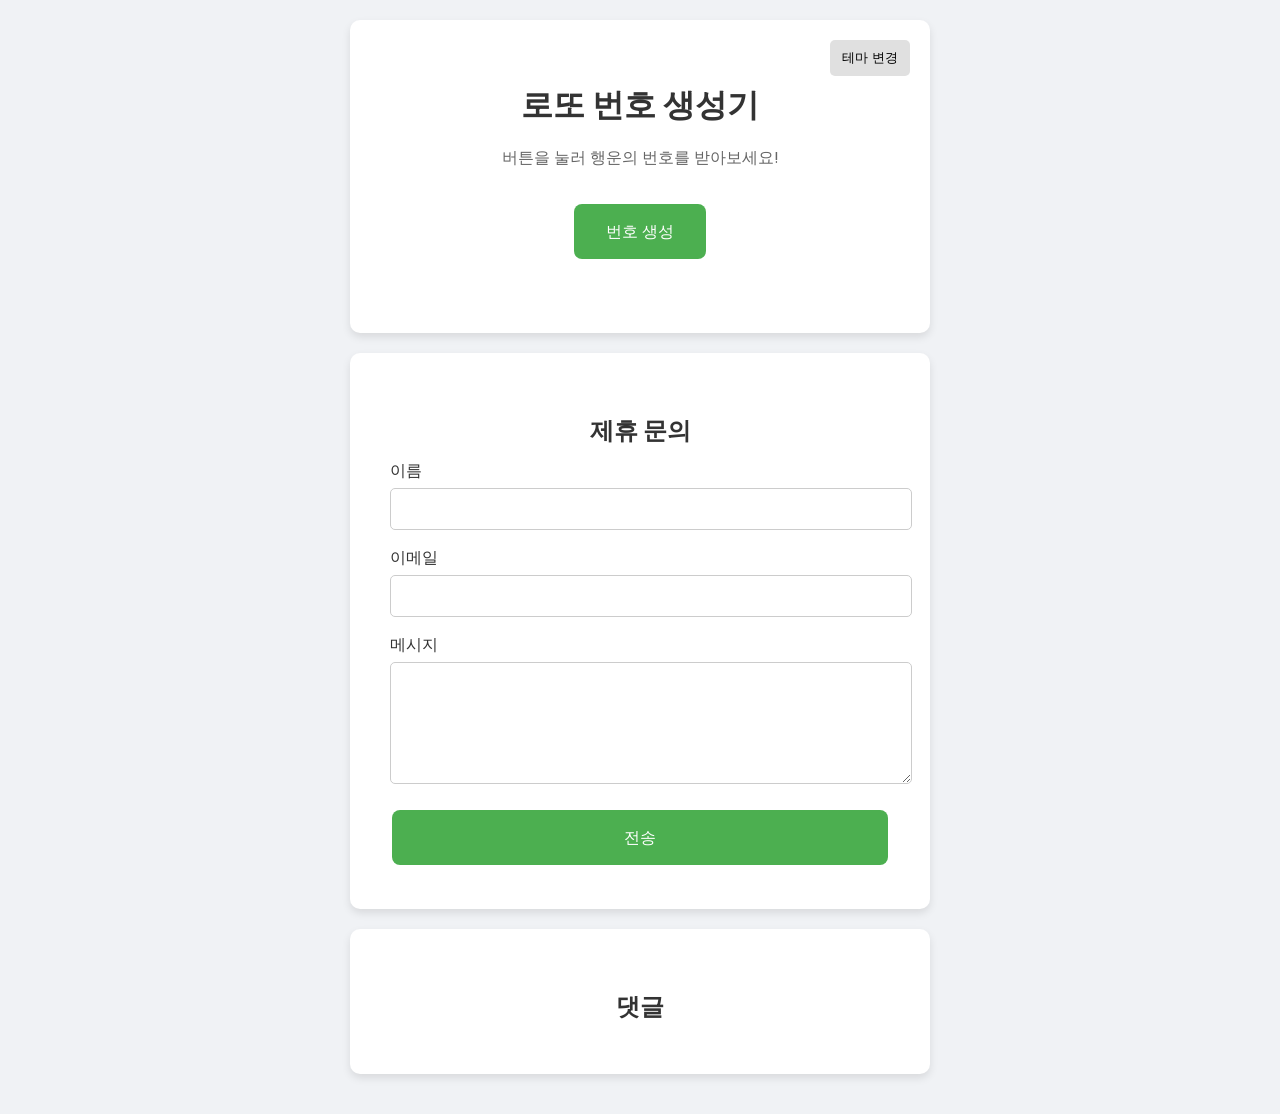
==== index.html @ 93320794 "동물상 테스트 UI 및 스타일 제거" ====
<!doctype html>
<html lang="ko">
<head>
  <meta charset="UTF-8" />
  <meta name="viewport" content="width=device-width, initial-scale=1.0" />
  <title>로또 번호 생성기</title>
  <link rel="preconnect" href="https://fonts.googleapis.com">
  <link rel="preconnect" href="https://fonts.gstatic.com" crossorigin>
  <link href="https://fonts.googleapis.com/css2?family=Poppins:wght@400;500;700&display=swap" rel="stylesheet">
  <link href='/style.css' rel='stylesheet'>
</head>
<body>
  <div class="container">
    <button id="theme-toggle">테마 변경</button>
    <h1>로또 번호 생성기</h1>
    <p>버튼을 눌러 행운의 번호를 받아보세요!</p>
    <button id="generator-btn">번호 생성</button>
    <div id="lotto-numbers"></div>
  </div>

  <div class="container" id="contact-form">
    <h2>제휴 문의</h2>
    <form action="https://formspree.io/f/xeerpowk" method="POST">
      <div class="form-group">
        <label for="name">이름</label>
        <input type="text" id="name" name="name" required>
      </div>
      <div class="form-group">
        <label for="email">이메일</label>
        <input type="email" id="email" name="email" required>
      </div>
      <div class="form-group">
        <label for="message">메시지</label>
        <textarea id="message" name="message" rows="5" required></textarea>
      </div>
      <button type="submit" id="submit-btn">전송</button>
    </form>
  </div>

  <div class="container">
    <h2>댓글</h2>
    <div id="disqus_thread"></div>
    <script>
        /**
        *  RECOMMENDED CONFIGURATION VARIABLES: EDIT AND UNCOMMENT THE SECTION BELOW TO INSERT DYNAMIC VALUES FROM YOUR PLATFORM OR CMS.
        *  LEARN WHY DEFINING THESE VARIABLES IS IMPORTANT: https://disqus.com/admin/universalcode/#configuration-variables    */
        /*
        var disqus_config = function () {
        this.page.url = PAGE_URL;  // Replace PAGE_URL with your page's canonical URL variable
        this.page.identifier = PAGE_IDENTIFIER; // Replace PAGE_IDENTIFIER with your page's unique identifier variable
        };
        */
        (function() { // DON'T EDIT BELOW THIS LINE
        var d = document, s = d.createElement('script');
        s.src = 'https://productbuilder-bhebawxd12.disqus.com/embed.js';
        s.setAttribute('data-timestamp', +new Date());
        (d.head || d.body).appendChild(s);
        })();
    </script>
    <noscript>Please enable JavaScript to view the <a href="https://disqus.com/?ref_noscript">comments powered by Disqus.</a></noscript>
  </div>

  <script defer type="text/javascript" src="/data.js"></script>
  <script defer type="text/javascript" src="/main.js"></script>
</body>
</html>
---- style.css ----
body {
  font-family: 'Poppins', sans-serif;
  display: flex;
  flex-direction: column; 
  justify-content: center;
  align-items: center;
  min-height: 100vh;
  background-color: #f0f2f5;
  color: #333;
  transition: background-color 0.3s, color 0.3s;
  margin: 0;
  padding: 20px 0; 
}

.dark-mode {
  background-color: #1a1a1a;
  color: #f0f2f5;
}

.container {
  text-align: center;
  background-color: #fff;
  padding: 40px;
  border-radius: 10px;
  box-shadow: 0 4px 8px rgba(0,0,0,0.1);
  position: relative;
  max-width: 500px;
  width: 90%;
  margin-bottom: 20px; 
}

.dark-mode .container {
  background-color: #2c2c2c;
  box-shadow: 0 4px 8px rgba(0,0,0,0.4);
}

#theme-toggle {
  position: absolute;
  top: 20px;
  right: 20px;
  cursor: pointer;
  background-color: #e0e0e0;
  border: none;
  padding: 8px 12px;
  border-radius: 5px;
  font-family: 'Poppins', sans-serif;
}

.dark-mode #theme-toggle {
    background-color: #444;
    color: #f0f2f5;
}

h1, h2 { 
  margin-bottom: 10px;
}

p {
  margin-bottom: 30px;
  color: #666;
}

.dark-mode p {
  color: #aaa;
}

#generator-btn, #submit-btn {
  background-color: #4CAF50;
  color: white;
  padding: 15px 32px;
  text-align: center;
  text-decoration: none;
  display: inline-block;
  font-size: 16px;
  margin: 4px 2px;
  cursor: pointer;
  border-radius: 8px;
  border: none;
  transition: background-color 0.3s;
  font-family: 'Poppins', sans-serif;
  font-weight: 500;
}

#generator-btn:hover, #submit-btn:hover {
  background-color: #45a049;
}

#lotto-numbers {
  margin-top: 30px;
  display: flex;
  flex-direction: column;
  gap: 15px;
}

.lotto-set {
  display: flex;
  justify-content: center;
  gap: 10px;
}

.lotto-ball {
    display: flex;
    justify-content: center;
    align-items: center;
    width: 50px;
    height: 50px;
    border-radius: 50%;
    color: white;
    font-size: 24px;
    font-weight: 700;
    animation: reveal 0.5s ease-out forwards;
    opacity: 0;
    transform: scale(0.5);
}

.green-ball { background-color: #4CAF50; }
.blue-ball { background-color: #2196F3; }
.red-ball { background-color: #F44336; }
.orange-ball { background-color: #FF9800; }
.purple-ball { background-color: #9C27B0; }

#contact-form form { 
  display: flex;
  flex-direction: column;
  gap: 15px;
}

.form-group { 
  text-align: left;
}

.form-group label { 
  display: block;
  margin-bottom: 5px;
  font-weight: 500;
}

.form-group input, .form-group textarea { 
  width: 100%;
  padding: 10px;
  border-radius: 5px;
  border: 1px solid #ccc;
  font-family: 'Poppins', sans-serif;
}

.dark-mode .form-group input, .dark-mode .form-group textarea { 
  background-color: #444;
  border-color: #555;
  color: #f0f2f5;
}


@keyframes reveal {
  to {
    opacity: 1;
    transform: scale(1);
  }
}
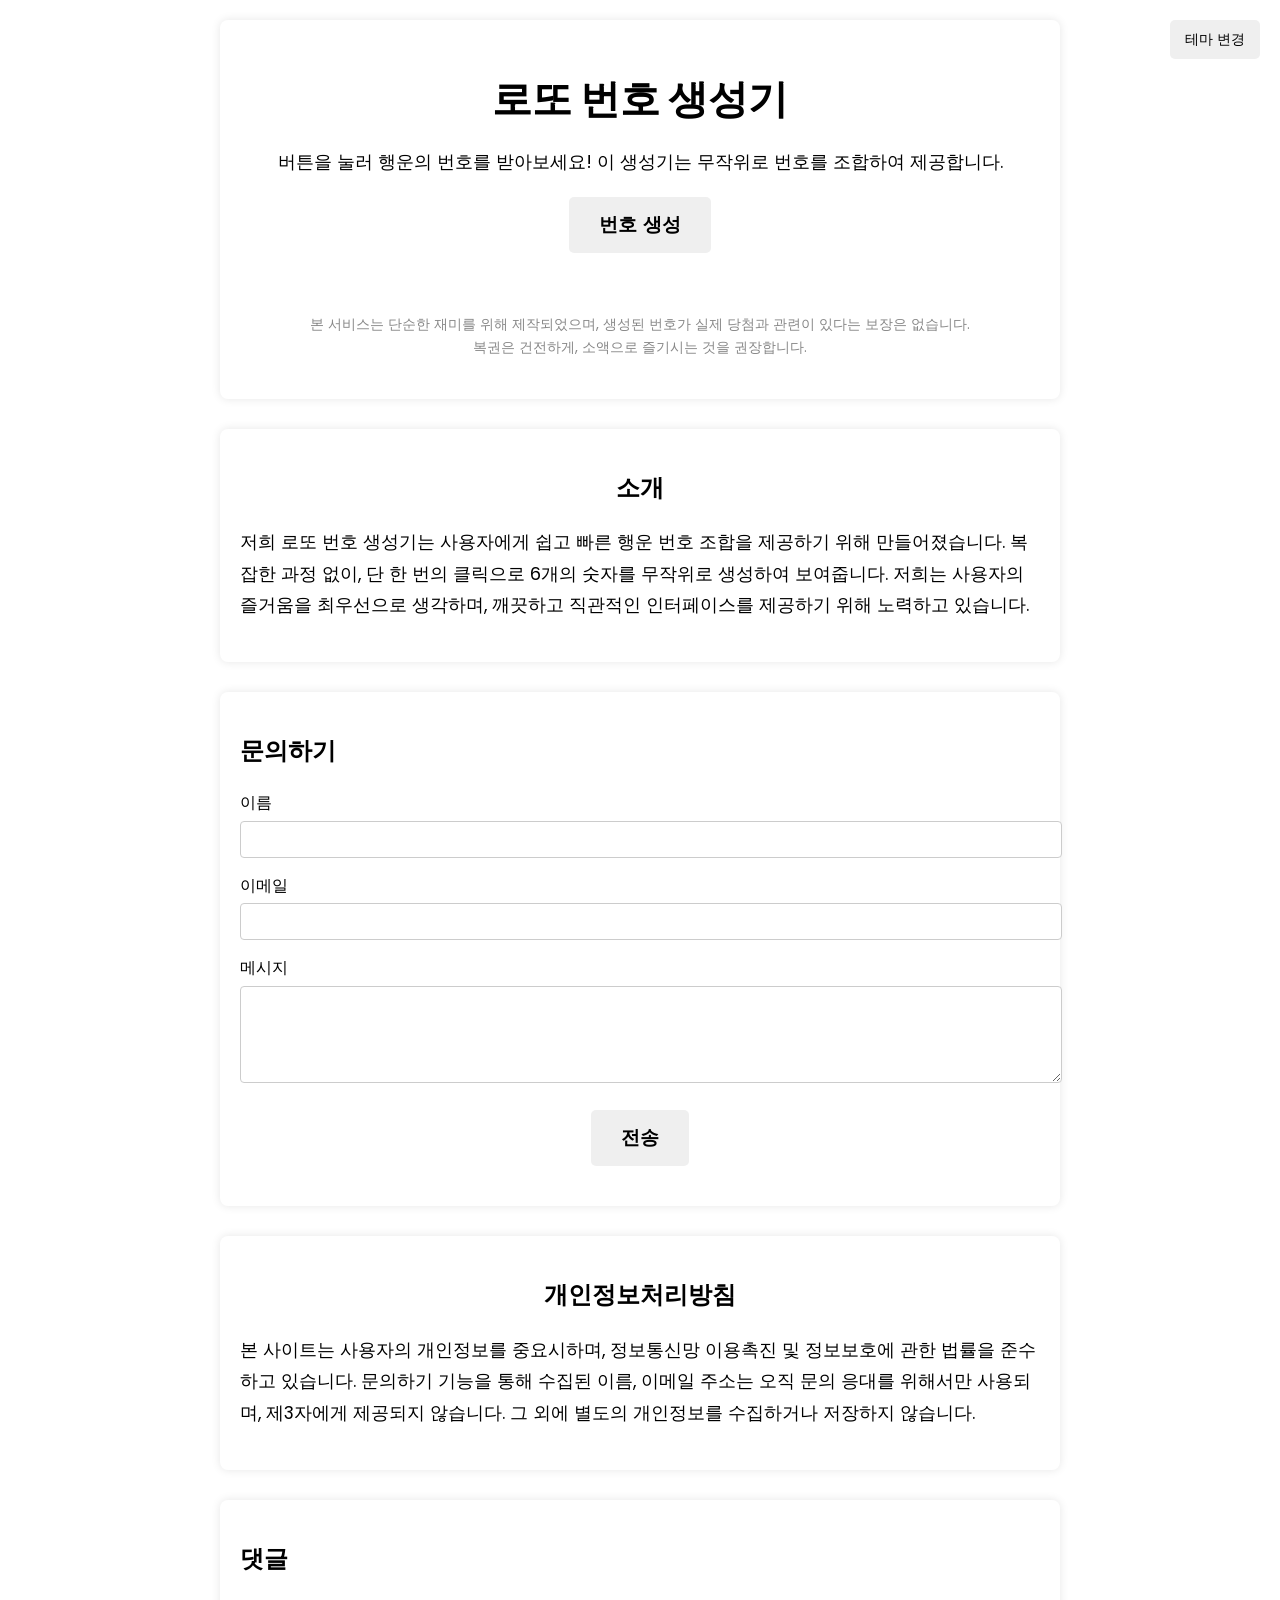
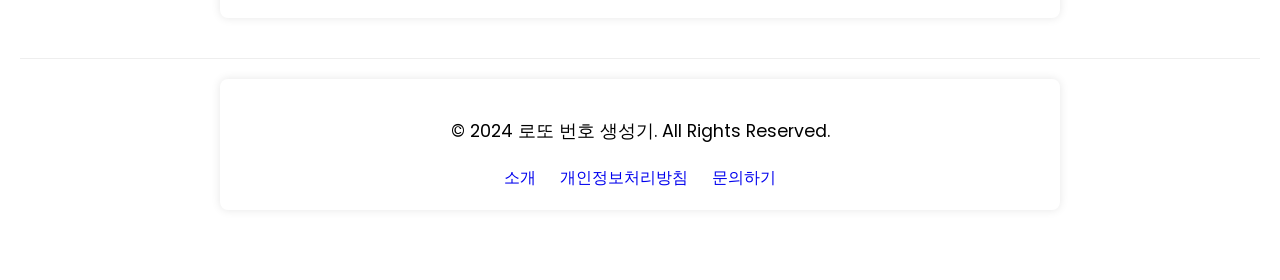
==== commit 59913e5f: "Refactor: Enhance site quality for AdSense approval" ====
--- a/index.html
+++ b/index.html
@@ -3,23 +3,38 @@
 <head>
   <meta charset="UTF-8" />
   <meta name="viewport" content="width=device-width, initial-scale=1.0" />
-  <title>로또 번호 생성기</title>
+  <title>로또 번호 생성기 - 행운의 번호를 받아보세요</title>
+  <meta name="description" content="버튼 하나로 간편하게 로또 행운 번호를 생성해 보세요. 과학적인 분석이나 통계 데이터 없이, 순수한 무작위 시스템으로 당신의 행운을 시험해 볼 수 있습니다.">
   <link rel="preconnect" href="https://fonts.googleapis.com">
   <link rel="preconnect" href="https://fonts.gstatic.com" crossorigin>
   <link href="https://fonts.googleapis.com/css2?family=Poppins:wght@400;500;700&display=swap" rel="stylesheet">
   <link href='/style.css' rel='stylesheet'>
+  <script async src="https://pagead2.googlesyndication.com/pagead/js/adsbygoogle.js?client=ca-pub-9043491522965182"
+     crossorigin="anonymous"></script>
+  <meta name="google-adsense-account" content="ca-pub-9043491522965182">
 </head>
 <body>
   <div class="container">
     <button id="theme-toggle">테마 변경</button>
     <h1>로또 번호 생성기</h1>
-    <p>버튼을 눌러 행운의 번호를 받아보세요!</p>
+    <p>버튼을 눌러 행운의 번호를 받아보세요! 이 생성기는 무작위로 번호를 조합하여 제공합니다.</p>
     <button id="generator-btn">번호 생성</button>
     <div id="lotto-numbers"></div>
+    <p class="info-text">
+      본 서비스는 단순한 재미를 위해 제작되었으며, 생성된 번호가 실제 당첨과 관련이 있다는 보장은 없습니다.<br>
+      복권은 건전하게, 소액으로 즐기시는 것을 권장합니다.
+    </p>
+  </div>
+
+  <div class="container" id="about-us">
+    <h2>소개</h2>
+    <p>
+      저희 로또 번호 생성기는 사용자에게 쉽고 빠른 행운 번호 조합을 제공하기 위해 만들어졌습니다. 복잡한 과정 없이, 단 한 번의 클릭으로 6개의 숫자를 무작위로 생성하여 보여줍니다. 저희는 사용자의 즐거움을 최우선으로 생각하며, 깨끗하고 직관적인 인터페이스를 제공하기 위해 노력하고 있습니다.
+    </p>
   </div>
 
   <div class="container" id="contact-form">
-    <h2>제휴 문의</h2>
+    <h2>문의하기</h2>
     <form action="https://formspree.io/f/xeerpowk" method="POST">
       <div class="form-group">
         <label for="name">이름</label>
@@ -37,20 +52,18 @@
     </form>
   </div>
 
+  <div class="container" id="privacy-policy">
+    <h2>개인정보처리방침</h2>
+    <p>
+      본 사이트는 사용자의 개인정보를 중요시하며, 정보통신망 이용촉진 및 정보보호에 관한 법률을 준수하고 있습니다. 문의하기 기능을 통해 수집된 이름, 이메일 주소는 오직 문의 응대를 위해서만 사용되며, 제3자에게 제공되지 않습니다. 그 외에 별도의 개인정보를 수집하거나 저장하지 않습니다.
+    </p>
+  </div>
+  
   <div class="container">
     <h2>댓글</h2>
     <div id="disqus_thread"></div>
     <script>
-        /**
-        *  RECOMMENDED CONFIGURATION VARIABLES: EDIT AND UNCOMMENT THE SECTION BELOW TO INSERT DYNAMIC VALUES FROM YOUR PLATFORM OR CMS.
-        *  LEARN WHY DEFINING THESE VARIABLES IS IMPORTANT: https://disqus.com/admin/universalcode/#configuration-variables    */
-        /*
-        var disqus_config = function () {
-        this.page.url = PAGE_URL;  // Replace PAGE_URL with your page's canonical URL variable
-        this.page.identifier = PAGE_IDENTIFIER; // Replace PAGE_IDENTIFIER with your page's unique identifier variable
-        };
-        */
-        (function() { // DON'T EDIT BELOW THIS LINE
+        (function() {
         var d = document, s = d.createElement('script');
         s.src = 'https://productbuilder-bhebawxd12.disqus.com/embed.js';
         s.setAttribute('data-timestamp', +new Date());
@@ -59,6 +72,17 @@
     </script>
     <noscript>Please enable JavaScript to view the <a href="https://disqus.com/?ref_noscript">comments powered by Disqus.</a></noscript>
   </div>
+  
+  <footer>
+    <div class="container">
+      <p>&copy; 2024 로또 번호 생성기. All Rights Reserved.</p>
+      <ul class="footer-links">
+        <li><a href="#about-us">소개</a></li>
+        <li><a href="#privacy-policy">개인정보처리방침</a></li>
+        <li><a href="#contact-form">문의하기</a></li>
+      </ul>
+    </div>
+  </footer>
 
   <script defer type="text/javascript" src="/data.js"></script>
   <script defer type="text/javascript" src="/main.js"></script>
--- a/style.css
+++ b/style.css
@@ -1,158 +1,216 @@
+/* 기본 스타일 */
 body {
   font-family: 'Poppins', sans-serif;
+  line-height: 1.6;
+  margin: 0;
+  padding: 20px;
+  transition: background-color 0.3s, color 0.3s;
+}
+
+.container {
+  max-width: 800px;
+  margin: 0 auto 30px auto;
+  padding: 20px;
+  border-radius: 8px;
+  box-shadow: 0 0 10px rgba(0,0,0,0.1);
+}
+
+h1 {
+  font-size: 2.5em;
+  text-align: center;
+  margin-bottom: 10px;
+}
+
+p {
+  font-size: 1.1em;
+  text-align: center;
+  margin-bottom: 20px;
+}
+
+#generator-btn, #submit-btn {
+  display: block;
+  margin: 20px auto;
+  padding: 15px 30px;
+  font-size: 1.2em;
+  font-weight: bold;
+  border: none;
+  border-radius: 5px;
+  cursor: pointer;
+  transition: background-color 0.3s, transform 0.2s;
+}
+
+#generator-btn:hover, #submit-btn:hover {
+  transform: translateY(-2px);
+}
+
+/* 로또 번호 스타일 */
+#lotto-numbers {
   display: flex;
-  flex-direction: column; 
+  justify-content: center;
+  flex-wrap: wrap;
+  margin-top: 30px;
+}
+
+.number-circle {
+  width: 60px;
+  height: 60px;
+  border-radius: 50%;
+  color: white;
+  display: flex;
   justify-content: center;
   align-items: center;
-  min-height: 100vh;
-  background-color: #f0f2f5;
-  color: #333;
-  transition: background-color 0.3s, color 0.3s;
-  margin: 0;
-  padding: 20px 0; 
-}
-
-.dark-mode {
-  background-color: #1a1a1a;
-  color: #f0f2f5;
-}
-
-.container {
-  text-align: center;
-  background-color: #fff;
-  padding: 40px;
-  border-radius: 10px;
-  box-shadow: 0 4px 8px rgba(0,0,0,0.1);
-  position: relative;
-  max-width: 500px;
-  width: 90%;
-  margin-bottom: 20px; 
-}
-
-.dark-mode .container {
-  background-color: #2c2c2c;
-  box-shadow: 0 4px 8px rgba(0,0,0,0.4);
-}
-
+  font-size: 1.8em;
+  font-weight: bold;
+  margin: 10px;
+  box-shadow: 0 4px 6px rgba(0,0,0,0.1);
+  transition: transform 0.3s;
+}
+
+.number-circle:hover {
+  transform: scale(1.1);
+}
+
+/* 테마 변경 버튼 */
 #theme-toggle {
-  position: absolute;
+  position: fixed;
   top: 20px;
   right: 20px;
+  padding: 10px 15px;
+  border: none;
+  border-radius: 5px;
   cursor: pointer;
-  background-color: #e0e0e0;
-  border: none;
-  padding: 8px 12px;
-  border-radius: 5px;
-  font-family: 'Poppins', sans-serif;
-}
-
-.dark-mode #theme-toggle {
-    background-color: #444;
-    color: #f0f2f5;
-}
-
-h1, h2 { 
-  margin-bottom: 10px;
-}
-
-p {
-  margin-bottom: 30px;
-  color: #666;
-}
-
-.dark-mode p {
-  color: #aaa;
-}
-
-#generator-btn, #submit-btn {
-  background-color: #4CAF50;
-  color: white;
-  padding: 15px 32px;
-  text-align: center;
-  text-decoration: none;
-  display: inline-block;
-  font-size: 16px;
-  margin: 4px 2px;
-  cursor: pointer;
-  border-radius: 8px;
-  border: none;
-  transition: background-color 0.3s;
-  font-family: 'Poppins', sans-serif;
-  font-weight: 500;
-}
-
-#generator-btn:hover, #submit-btn:hover {
-  background-color: #45a049;
-}
-
-#lotto-numbers {
-  margin-top: 30px;
-  display: flex;
-  flex-direction: column;
-  gap: 15px;
-}
-
-.lotto-set {
-  display: flex;
-  justify-content: center;
-  gap: 10px;
-}
-
-.lotto-ball {
-    display: flex;
-    justify-content: center;
-    align-items: center;
-    width: 50px;
-    height: 50px;
-    border-radius: 50%;
-    color: white;
-    font-size: 24px;
-    font-weight: 700;
-    animation: reveal 0.5s ease-out forwards;
-    opacity: 0;
-    transform: scale(0.5);
-}
-
-.green-ball { background-color: #4CAF50; }
-.blue-ball { background-color: #2196F3; }
-.red-ball { background-color: #F44336; }
-.orange-ball { background-color: #FF9800; }
-.purple-ball { background-color: #9C27B0; }
-
-#contact-form form { 
-  display: flex;
-  flex-direction: column;
-  gap: 15px;
-}
-
-.form-group { 
-  text-align: left;
-}
-
-.form-group label { 
+  font-size: 0.9em;
+}
+
+/* 문의하기 폼 */
+#contact-form .form-group {
+  margin-bottom: 15px;
+}
+
+#contact-form label {
   display: block;
   margin-bottom: 5px;
   font-weight: 500;
 }
 
-.form-group input, .form-group textarea { 
+#contact-form input, #contact-form textarea {
   width: 100%;
   padding: 10px;
-  border-radius: 5px;
   border: 1px solid #ccc;
-  font-family: 'Poppins', sans-serif;
-}
-
-.dark-mode .form-group input, .dark-mode .form-group textarea { 
+  border-radius: 4px;
+}
+
+/* 추가된 섹션 스타일 */
+.info-text {
+  font-size: 0.9em;
+  color: #888;
+  text-align: center;
+  margin-top: 30px;
+}
+
+#about-us h2, #privacy-policy h2 {
+  text-align: center;
+  margin-bottom: 20px;
+}
+
+#about-us p, #privacy-policy p {
+  text-align: left;
+  line-height: 1.8;
+}
+
+/* 푸터 스타일 */
+footer {
+  text-align: center;
+  padding: 20px 0;
+  margin-top: 40px;
+  border-top: 1px solid #eee;
+}
+
+.footer-links {
+  list-style: none;
+  padding: 0;
+  margin: 10px 0 0;
+}
+
+.footer-links li {
+  display: inline;
+  margin: 0 10px;
+}
+
+.footer-links a {
+  text-decoration: none;
+}
+
+/* 다크 모드 */
+body.dark-mode {
+  background-color: #121212;
+  color: #e0e0e0;
+}
+
+body.dark-mode .container {
+  background-color: #1e1e1e;
+  box-shadow: 0 0 15px rgba(255,255,255,0.05);
+}
+
+body.dark-mode #generator-btn, body.dark-mode #submit-btn {
+  background-color: #333;
+  color: #e0e0e0;
+  border: 1px solid #444;
+}
+
+body.dark-mode #generator-btn:hover, body.dark-mode #submit-btn:hover {
   background-color: #444;
+}
+
+body.dark-mode #theme-toggle {
+  background-color: #333;
+  color: #e0e0e0;
+  border: 1px solid #444;
+}
+
+body.dark-mode #contact-form input, body.dark-mode #contact-form textarea {
+  background-color: #333;
+  color: #e0e0e0;
   border-color: #555;
-  color: #f0f2f5;
-}
-
-
-@keyframes reveal {
-  to {
-    opacity: 1;
-    transform: scale(1);
-  }
-}
+}
+
+body.dark-mode footer {
+  border-top-color: #333;
+}
+
+body.dark-mode .footer-links a {
+  color: #a0a0a0;
+}
+
+/* 라이트 모드 (기본값) */
+body.light-mode {
+  background-color: #f4f4f4;
+  color: #333;
+}
+
+body.light-mode .container {
+  background-color: white;
+}
+
+body.light-mode #generator-btn, body.light-mode #submit-btn {
+  background-color: #3498db;
+  color: white;
+}
+
+body.light-mode #generator-btn:hover, body.light-mode #submit-btn:hover {
+  background-color: #2980b9;
+}
+
+body.light-mode #theme-toggle {
+  background-color: #e0e0e0;
+  color: #333;
+}
+
+body.light-mode #contact-form input, body.light-mode #contact-form textarea {
+  background-color: white;
+  color: #333;
+}
+
+body.light-mode .footer-links a {
+  color: #3498db;
+}
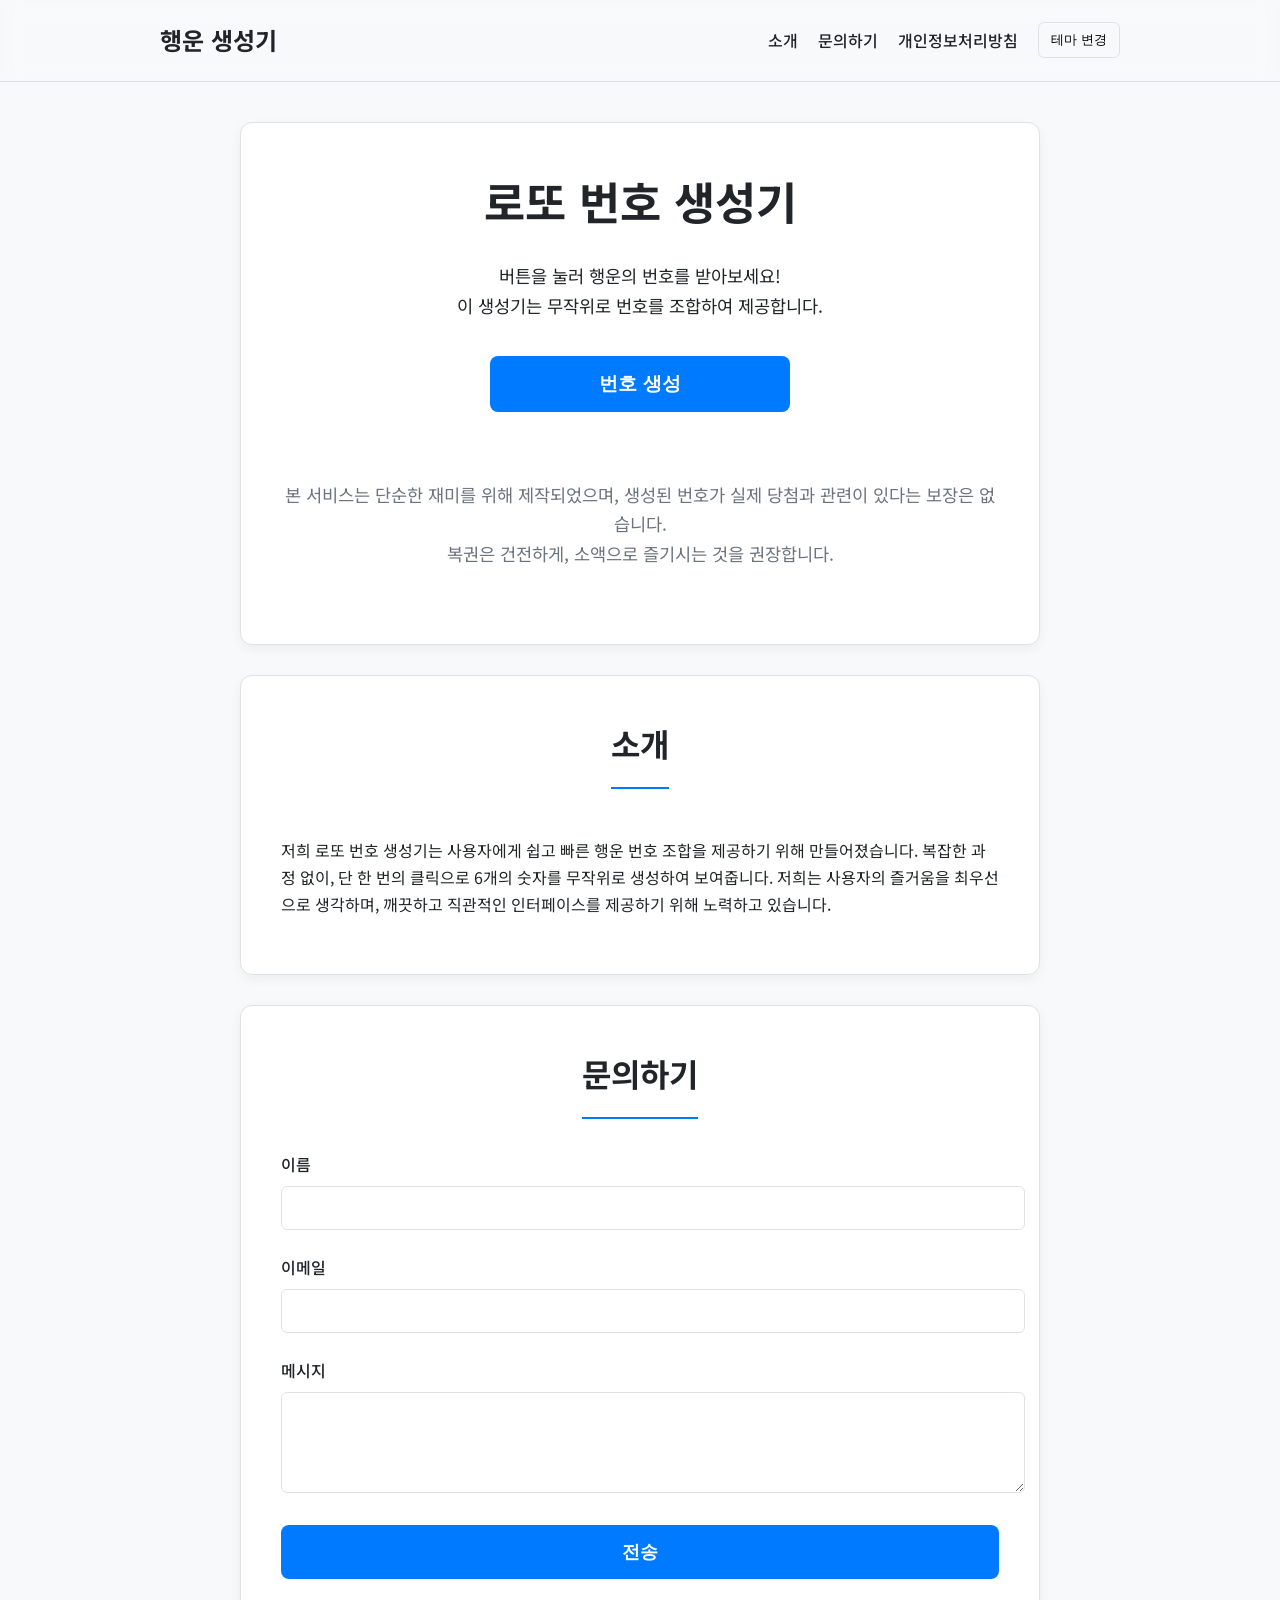
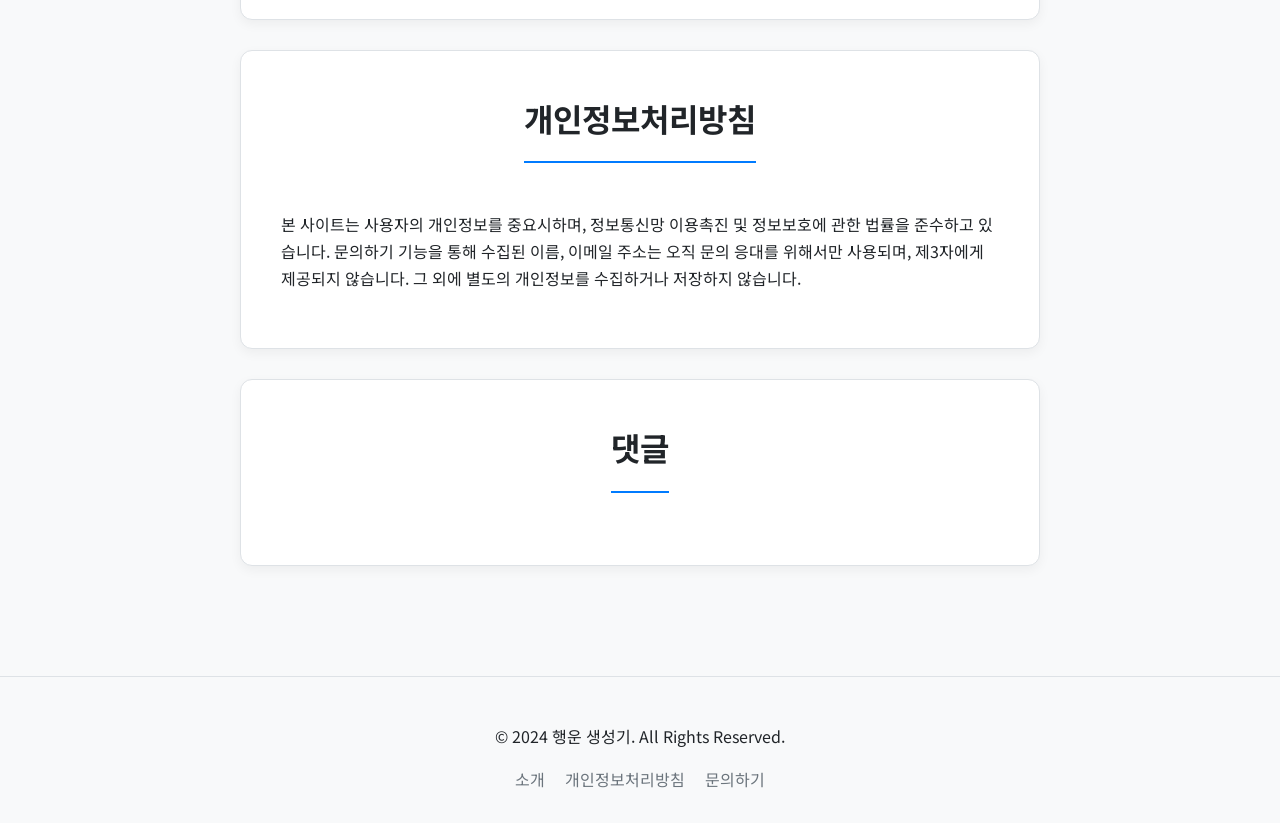
==== commit d2eb2843: "Feat: Redesign site for a professional and modern look" ====
--- a/index.html
+++ b/index.html
@@ -1,90 +1,112 @@
 <!doctype html>
 <html lang="ko">
 <head>
-  <meta charset="UTF-8" />
-  <meta name="viewport" content="width=device-width, initial-scale=1.0" />
-  <title>로또 번호 생성기 - 행운의 번호를 받아보세요</title>
-  <meta name="description" content="버튼 하나로 간편하게 로또 행운 번호를 생성해 보세요. 과학적인 분석이나 통계 데이터 없이, 순수한 무작위 시스템으로 당신의 행운을 시험해 볼 수 있습니다.">
-  <link rel="preconnect" href="https://fonts.googleapis.com">
-  <link rel="preconnect" href="https://fonts.gstatic.com" crossorigin>
-  <link href="https://fonts.googleapis.com/css2?family=Poppins:wght@400;500;700&display=swap" rel="stylesheet">
-  <link href='/style.css' rel='stylesheet'>
-  <script async src="https://pagead2.googlesyndication.com/pagead/js/adsbygoogle.js?client=ca-pub-9043491522965182"
-     crossorigin="anonymous"></script>
-  <meta name="google-adsense-account" content="ca-pub-9043491522965182">
+    <meta charset="UTF-8" />
+    <meta name="viewport" content="width=device-width, initial-scale=1.0" />
+    <title>로또 번호 생성기 - 행운의 번호를 받아보세요</title>
+    <meta name="description" content="버튼 하나로 간편하게 로또 행운 번호를 생성해 보세요. 과학적인 분석이나 통계 데이터 없이, 순수한 무작위 시스템으로 당신의 행운을 시험해 볼 수 있습니다.">
+    <link rel="preconnect" href="https://fonts.googleapis.com">
+    <link rel="preconnect" href="https://fonts.gstatic.com" crossorigin>
+    <link href="https://fonts.googleapis.com/css2?family=Noto+Sans+KR:wght@400;500;700&display=swap" rel="stylesheet">
+    <link href='/style.css' rel='stylesheet'>
+    <script async src="https://pagead2.googlesyndication.com/pagead/js/adsbygoogle.js?client=ca-pub-9043491522965182" crossorigin="anonymous"></script>
+    <meta name="google-adsense-account" content="ca-pub-9043491522965182">
 </head>
-<body>
-  <div class="container">
-    <button id="theme-toggle">테마 변경</button>
-    <h1>로또 번호 생성기</h1>
-    <p>버튼을 눌러 행운의 번호를 받아보세요! 이 생성기는 무작위로 번호를 조합하여 제공합니다.</p>
-    <button id="generator-btn">번호 생성</button>
-    <div id="lotto-numbers"></div>
-    <p class="info-text">
-      본 서비스는 단순한 재미를 위해 제작되었으며, 생성된 번호가 실제 당첨과 관련이 있다는 보장은 없습니다.<br>
-      복권은 건전하게, 소액으로 즐기시는 것을 권장합니다.
-    </p>
-  </div>
+<body class="light-mode">
+    <header>
+        <div class="header-container">
+            <a href="/" class="logo">행운 생성기</a>
+            <nav>
+                <ul>
+                    <li><a href="#about-us">소개</a></li>
+                    <li><a href="#contact-form">문의하기</a></li>
+                    <li><a href="#privacy-policy">개인정보처리방침</a></li>
+                    <li><button id="theme-toggle">테마 변경</button></li>
+                </ul>
+            </nav>
+        </div>
+    </header>
 
-  <div class="container" id="about-us">
-    <h2>소개</h2>
-    <p>
-      저희 로또 번호 생성기는 사용자에게 쉽고 빠른 행운 번호 조합을 제공하기 위해 만들어졌습니다. 복잡한 과정 없이, 단 한 번의 클릭으로 6개의 숫자를 무작위로 생성하여 보여줍니다. 저희는 사용자의 즐거움을 최우선으로 생각하며, 깨끗하고 직관적인 인터페이스를 제공하기 위해 노력하고 있습니다.
-    </p>
-  </div>
+    <main>
+        <div class="content-wrapper">
+            <section id="lotto-generator" class="card lotto-generator">
+                <h1>로또 번호 생성기</h1>
+                <p>버튼을 눌러 행운의 번호를 받아보세요!<br>이 생성기는 무작위로 번호를 조합하여 제공합니다.</p>
+                <button id="generator-btn">번호 생성</button>
+                <div id="lotto-numbers"></div>
+                <p class="info-text">
+                    본 서비스는 단순한 재미를 위해 제작되었으며, 생성된 번호가 실제 당첨과 관련이 있다는 보장은 없습니다.<br>
+                    복권은 건전하게, 소액으로 즐기시는 것을 권장합니다.
+                </p>
+            </section>
 
-  <div class="container" id="contact-form">
-    <h2>문의하기</h2>
-    <form action="https://formspree.io/f/xeerpowk" method="POST">
-      <div class="form-group">
-        <label for="name">이름</label>
-        <input type="text" id="name" name="name" required>
-      </div>
-      <div class="form-group">
-        <label for="email">이메일</label>
-        <input type="email" id="email" name="email" required>
-      </div>
-      <div class="form-group">
-        <label for="message">메시지</label>
-        <textarea id="message" name="message" rows="5" required></textarea>
-      </div>
-      <button type="submit" id="submit-btn">전송</button>
-    </form>
-  </div>
+            <section id="about-us" class="card">
+                <div class="section-title-wrapper">
+                    <h2>소개</h2>
+                </div>
+                <p>
+                    저희 로또 번호 생성기는 사용자에게 쉽고 빠른 행운 번호 조합을 제공하기 위해 만들어졌습니다. 복잡한 과정 없이, 단 한 번의 클릭으로 6개의 숫자를 무작위로 생성하여 보여줍니다. 저희는 사용자의 즐거움을 최우선으로 생각하며, 깨끗하고 직관적인 인터페이스를 제공하기 위해 노력하고 있습니다.
+                </p>
+            </section>
 
-  <div class="container" id="privacy-policy">
-    <h2>개인정보처리방침</h2>
-    <p>
-      본 사이트는 사용자의 개인정보를 중요시하며, 정보통신망 이용촉진 및 정보보호에 관한 법률을 준수하고 있습니다. 문의하기 기능을 통해 수집된 이름, 이메일 주소는 오직 문의 응대를 위해서만 사용되며, 제3자에게 제공되지 않습니다. 그 외에 별도의 개인정보를 수집하거나 저장하지 않습니다.
-    </p>
-  </div>
-  
-  <div class="container">
-    <h2>댓글</h2>
-    <div id="disqus_thread"></div>
-    <script>
-        (function() {
-        var d = document, s = d.createElement('script');
-        s.src = 'https://productbuilder-bhebawxd12.disqus.com/embed.js';
-        s.setAttribute('data-timestamp', +new Date());
-        (d.head || d.body).appendChild(s);
-        })();
-    </script>
-    <noscript>Please enable JavaScript to view the <a href="https://disqus.com/?ref_noscript">comments powered by Disqus.</a></noscript>
-  </div>
-  
-  <footer>
-    <div class="container">
-      <p>&copy; 2024 로또 번호 생성기. All Rights Reserved.</p>
-      <ul class="footer-links">
-        <li><a href="#about-us">소개</a></li>
-        <li><a href="#privacy-policy">개인정보처리방침</a></li>
-        <li><a href="#contact-form">문의하기</a></li>
-      </ul>
-    </div>
-  </footer>
+            <section id="contact-form" class="card">
+                <div class="section-title-wrapper">
+                    <h2>문의하기</h2>
+                </div>
+                <form action="https://formspree.io/f/xeerpowk" method="POST">
+                    <div class="form-group">
+                        <label for="name">이름</label>
+                        <input type="text" id="name" name="name" required>
+                    </div>
+                    <div class="form-group">
+                        <label for="email">이메일</label>
+                        <input type="email" id="email" name="email" required>
+                    </div>
+                    <div class="form-group">
+                        <label for="message">메시지</label>
+                        <textarea id="message" name="message" rows="5" required></textarea>
+                    </div>
+                    <button type="submit" id="submit-btn">전송</button>
+                </form>
+            </section>
 
-  <script defer type="text/javascript" src="/data.js"></script>
-  <script defer type="text/javascript" src="/main.js"></script>
+            <section id="privacy-policy" class="card">
+                <div class="section-title-wrapper">
+                    <h2>개인정보처리방침</h2>
+                </div>
+                <p>
+                    본 사이트는 사용자의 개인정보를 중요시하며, 정보통신망 이용촉진 및 정보보호에 관한 법률을 준수하고 있습니다. 문의하기 기능을 통해 수집된 이름, 이메일 주소는 오직 문의 응대를 위해서만 사용되며, 제3자에게 제공되지 않습니다. 그 외에 별도의 개인정보를 수집하거나 저장하지 않습니다.
+                </p>
+            </section>
+            
+            <section class="card">
+              <div class="section-title-wrapper">
+                <h2>댓글</h2>
+              </div>
+              <div id="disqus_thread"></div>
+              <script>
+                  (function() {
+                  var d = document, s = d.createElement('script');
+                  s.src = 'https://productbuilder-bhebawxd12.disqus.com/embed.js';
+                  s.setAttribute('data-timestamp', +new Date());
+                  (d.head || d.body).appendChild(s);
+                  })();
+              </script>
+              <noscript>Please enable JavaScript to view the <a href="https://disqus.com/?ref_noscript">comments powered by Disqus.</a></noscript>
+            </section>
+        </div>
+    </main>
+    
+    <footer>
+        <p>&copy; 2024 행운 생성기. All Rights Reserved.</p>
+        <ul class="footer-links">
+            <li><a href="#about-us">소개</a></li>
+            <li><a href="#privacy-policy">개인정보처리방침</a></li>
+            <li><a href="#contact-form">문의하기</a></li>
+        </ul>
+    </footer>
+
+    <script defer type="text/javascript" src="/data.js"></script>
+    <script defer type="text/javascript" src="/main.js"></script>
 </body>
 </html>
--- a/style.css
+++ b/style.css
@@ -1,216 +1,323 @@
-/* 기본 스타일 */
+@import url('https://fonts.googleapis.com/css2?family=Noto+Sans+KR:wght@400;500;700&display=swap');
+
+/* 1. 기본 및 다크/라이트 모드 설정 */
+:root {
+  --bg-color-light: #f8f9fa;
+  --text-color-light: #212529;
+  --card-bg-light: #ffffff;
+  --border-color-light: #dee2e6;
+  --primary-color-light: #007bff;
+  --primary-hover-light: #0056b3;
+
+  --bg-color-dark: #121212;
+  --text-color-dark: #e9ecef;
+  --card-bg-dark: #1e1e1e;
+  --border-color-dark: #495057;
+  --primary-color-dark: #4dabf7;
+  --primary-hover-dark: #1c7ed6;
+}
+
 body {
-  font-family: 'Poppins', sans-serif;
-  line-height: 1.6;
+  font-family: 'Noto Sans KR', sans-serif;
   margin: 0;
-  padding: 20px;
+  padding: 0;
+  line-height: 1.7;
   transition: background-color 0.3s, color 0.3s;
 }
 
-.container {
+body.light-mode {
+  background-color: var(--bg-color-light);
+  color: var(--text-color-light);
+}
+
+body.dark-mode {
+  background-color: var(--bg-color-dark);
+  color: var(--text-color-dark);
+}
+
+/* 2. 헤더 및 네비게이션 */
+header {
+  background-color: transparent;
+  padding: 20px 0;
+  border-bottom: 1px solid var(--border-color-light);
+  position: sticky;
+  top: 0;
+  backdrop-filter: blur(10px);
+  z-index: 1000;
+}
+
+body.dark-mode header {
+  border-bottom-color: var(--border-color-dark);
+}
+
+.header-container {
+  max-width: 960px;
+  margin: 0 auto;
+  padding: 0 20px;
+  display: flex;
+  justify-content: space-between;
+  align-items: center;
+}
+
+.logo {
+  font-size: 1.5em;
+  font-weight: 700;
+  text-decoration: none;
+  color: inherit;
+}
+
+nav ul {
+  margin: 0;
+  padding: 0;
+  list-style: none;
+  display: flex;
+  align-items: center;
+}
+
+nav li {
+  margin-left: 20px;
+}
+
+nav a {
+  text-decoration: none;
+  color: inherit;
+  font-weight: 500;
+  transition: color 0.2s;
+}
+
+nav a:hover {
+  color: var(--primary-color-light);
+}
+
+body.dark-mode nav a:hover {
+  color: var(--primary-color-dark);
+}
+
+/* 테마 토글 버튼 */
+#theme-toggle {
+  background: none;
+  border: 1px solid var(--border-color-light);
+  padding: 8px 12px;
+  border-radius: 6px;
+  cursor: pointer;
+  transition: background-color 0.2s;
+}
+body.dark-mode #theme-toggle {
+  border-color: var(--border-color-dark);
+}
+
+/* 3. 메인 콘텐츠 영역 */
+main {
+  padding: 40px 20px;
+}
+
+.content-wrapper {
   max-width: 800px;
-  margin: 0 auto 30px auto;
-  padding: 20px;
+  margin: 0 auto;
+}
+
+.card {
+  background-color: var(--card-bg-light);
+  border-radius: 12px;
+  padding: 40px;
+  margin-bottom: 30px;
+  box-shadow: 0 4px 12px rgba(0,0,0,0.05);
+  border: 1px solid var(--border-color-light);
+}
+
+body.dark-mode .card {
+  background-color: var(--card-bg-dark);
+  border-color: var(--border-color-dark);
+  box-shadow: 0 4px 12px rgba(0,0,0,0.1);
+}
+
+h1, h2 {
+  text-align: center;
+  margin-top: 0;
+}
+
+h1 {
+  font-size: 2.8em;
+  margin-bottom: 0.5em;
+}
+
+h2 {
+  font-size: 2em;
+  margin-bottom: 1em;
+  border-bottom: 2px solid var(--primary-color-light);
+  padding-bottom: 0.5em;
+  display: inline-block;
+}
+
+body.dark-mode h2 {
+  border-bottom-color: var(--primary-color-dark);
+}
+
+.section-title-wrapper {
+    text-align: center;
+}
+
+/* 4. 로또 생성기 섹션 */
+.lotto-generator p {
+  text-align: center;
+  font-size: 1.1em;
+  margin-bottom: 2em;
+}
+
+#generator-btn {
+  display: block;
+  width: 100%;
+  max-width: 300px;
+  margin: 0 auto;
+  padding: 15px 20px;
+  font-size: 1.2em;
+  font-weight: 700;
   border-radius: 8px;
-  box-shadow: 0 0 10px rgba(0,0,0,0.1);
-}
-
-h1 {
-  font-size: 2.5em;
-  text-align: center;
-  margin-bottom: 10px;
-}
-
-p {
-  font-size: 1.1em;
-  text-align: center;
-  margin-bottom: 20px;
-}
-
-#generator-btn, #submit-btn {
-  display: block;
-  margin: 20px auto;
-  padding: 15px 30px;
-  font-size: 1.2em;
-  font-weight: bold;
   border: none;
-  border-radius: 5px;
   cursor: pointer;
   transition: background-color 0.3s, transform 0.2s;
-}
-
-#generator-btn:hover, #submit-btn:hover {
+  background-color: var(--primary-color-light);
+  color: white;
+}
+
+#generator-btn:hover {
+  background-color: var(--primary-hover-light);
   transform: translateY(-2px);
 }
 
-/* 로또 번호 스타일 */
+body.dark-mode #generator-btn {
+  background-color: var(--primary-color-dark);
+}
+
+body.dark-mode #generator-btn:hover {
+  background-color: var(--primary-hover-dark);
+}
+
 #lotto-numbers {
   display: flex;
   justify-content: center;
   flex-wrap: wrap;
-  margin-top: 30px;
+  margin-top: 2em;
+  gap: 15px;
 }
 
 .number-circle {
   width: 60px;
   height: 60px;
   border-radius: 50%;
-  color: white;
-  display: flex;
+  font-size: 1.6em;
+  font-weight: 700;
+  display: flex;
+  align-items: center;
   justify-content: center;
-  align-items: center;
-  font-size: 1.8em;
-  font-weight: bold;
-  margin: 10px;
-  box-shadow: 0 4px 6px rgba(0,0,0,0.1);
-  transition: transform 0.3s;
-}
-
-.number-circle:hover {
-  transform: scale(1.1);
-}
-
-/* 테마 변경 버튼 */
-#theme-toggle {
-  position: fixed;
-  top: 20px;
-  right: 20px;
-  padding: 10px 15px;
+  box-shadow: 0 2px 4px rgba(0,0,0,0.1);
+}
+
+.info-text {
+  text-align: center;
+  font-size: 0.9em;
+  color: #6c757d;
+  margin-top: 2em;
+}
+
+body.dark-mode .info-text {
+    color: #adb5bd;
+}
+
+/* 5. 폼 스타일 */
+.form-group {
+  margin-bottom: 1.5em;
+}
+
+label {
+  display: block;
+  margin-bottom: 0.5em;
+  font-weight: 500;
+}
+
+input[type="text"], input[type="email"], textarea {
+  width: 100%;
+  padding: 12px;
+  border: 1px solid var(--border-color-light);
+  border-radius: 6px;
+  font-size: 1em;
+  transition: border-color 0.2s, box-shadow 0.2s;
+  background-color: var(--card-bg-light);
+  color: var(--text-color-light);
+}
+
+body.dark-mode input[type="text"], 
+body.dark-mode input[type="email"], 
+body.dark-mode textarea {
+  border-color: var(--border-color-dark);
+  background-color: var(--card-bg-dark);
+  color: var(--text-color-dark);
+}
+
+input[type="text"]:focus, input[type="email"]:focus, textarea:focus {
+  outline: none;
+  border-color: var(--primary-color-light);
+  box-shadow: 0 0 0 3px rgba(0, 123, 255, 0.25);
+}
+
+body.dark-mode input[type="text"]:focus, 
+body.dark-mode input[type="email"]:focus, 
+body.dark-mode textarea:focus {
+  border-color: var(--primary-color-dark);
+  box-shadow: 0 0 0 3px rgba(77, 171, 247, 0.25);
+}
+
+#submit-btn {
+  width: 100%;
+  padding: 15px;
+  font-size: 1.1em;
+  font-weight: 700;
   border: none;
-  border-radius: 5px;
+  border-radius: 8px;
   cursor: pointer;
-  font-size: 0.9em;
-}
-
-/* 문의하기 폼 */
-#contact-form .form-group {
-  margin-bottom: 15px;
-}
-
-#contact-form label {
-  display: block;
-  margin-bottom: 5px;
-  font-weight: 500;
-}
-
-#contact-form input, #contact-form textarea {
-  width: 100%;
-  padding: 10px;
-  border: 1px solid #ccc;
-  border-radius: 4px;
-}
-
-/* 추가된 섹션 스타일 */
-.info-text {
-  font-size: 0.9em;
-  color: #888;
-  text-align: center;
-  margin-top: 30px;
-}
-
-#about-us h2, #privacy-policy h2 {
-  text-align: center;
-  margin-bottom: 20px;
-}
-
-#about-us p, #privacy-policy p {
-  text-align: left;
-  line-height: 1.8;
-}
-
-/* 푸터 스타일 */
+  background-color: var(--primary-color-light);
+  color: #fff;
+}
+
+body.dark-mode #submit-btn {
+    background-color: var(--primary-color-dark);
+}
+
+/* 6. 푸터 */
 footer {
   text-align: center;
-  padding: 20px 0;
+  padding: 30px 20px;
   margin-top: 40px;
-  border-top: 1px solid #eee;
+  border-top: 1px solid var(--border-color-light);
+}
+
+body.dark-mode footer {
+    border-top-color: var(--border-color-dark);
 }
 
 .footer-links {
   list-style: none;
   padding: 0;
   margin: 10px 0 0;
-}
-
-.footer-links li {
-  display: inline;
-  margin: 0 10px;
+  display: flex;
+  justify-content: center;
+  gap: 20px;
 }
 
 .footer-links a {
   text-decoration: none;
-}
-
-/* 다크 모드 */
-body.dark-mode {
-  background-color: #121212;
-  color: #e0e0e0;
-}
-
-body.dark-mode .container {
-  background-color: #1e1e1e;
-  box-shadow: 0 0 15px rgba(255,255,255,0.05);
-}
-
-body.dark-mode #generator-btn, body.dark-mode #submit-btn {
-  background-color: #333;
-  color: #e0e0e0;
-  border: 1px solid #444;
-}
-
-body.dark-mode #generator-btn:hover, body.dark-mode #submit-btn:hover {
-  background-color: #444;
-}
-
-body.dark-mode #theme-toggle {
-  background-color: #333;
-  color: #e0e0e0;
-  border: 1px solid #444;
-}
-
-body.dark-mode #contact-form input, body.dark-mode #contact-form textarea {
-  background-color: #333;
-  color: #e0e0e0;
-  border-color: #555;
-}
-
-body.dark-mode footer {
-  border-top-color: #333;
+  color: #6c757d;
+  transition: color 0.2s;
+}
+
+.footer-links a:hover {
+    color: var(--primary-color-light);
 }
 
 body.dark-mode .footer-links a {
-  color: #a0a0a0;
-}
-
-/* 라이트 모드 (기본값) */
-body.light-mode {
-  background-color: #f4f4f4;
-  color: #333;
-}
-
-body.light-mode .container {
-  background-color: white;
-}
-
-body.light-mode #generator-btn, body.light-mode #submit-btn {
-  background-color: #3498db;
-  color: white;
-}
-
-body.light-mode #generator-btn:hover, body.light-mode #submit-btn:hover {
-  background-color: #2980b9;
-}
-
-body.light-mode #theme-toggle {
-  background-color: #e0e0e0;
-  color: #333;
-}
-
-body.light-mode #contact-form input, body.light-mode #contact-form textarea {
-  background-color: white;
-  color: #333;
-}
-
-body.light-mode .footer-links a {
-  color: #3498db;
-}
+    color: #adb5bd;
+}
+
+body.dark-mode .footer-links a:hover {
+    color: var(--primary-color-dark);
+}
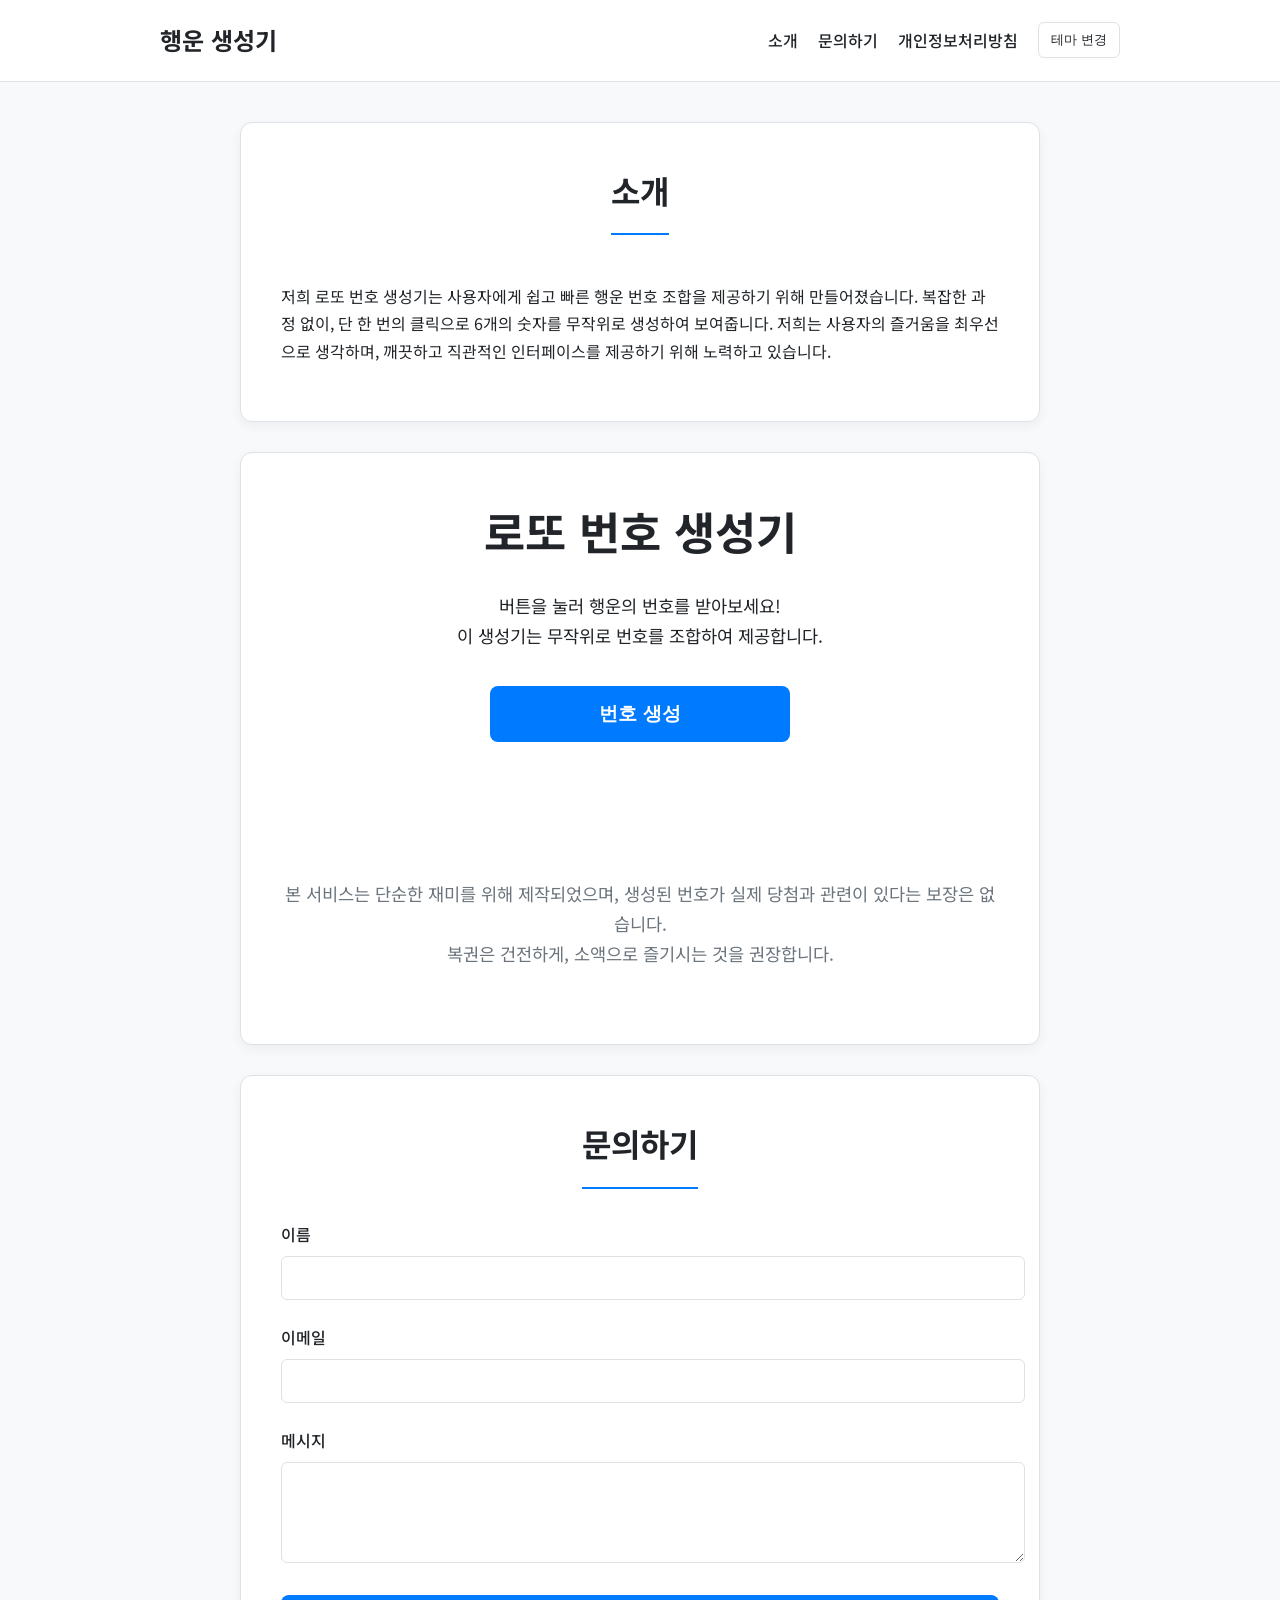
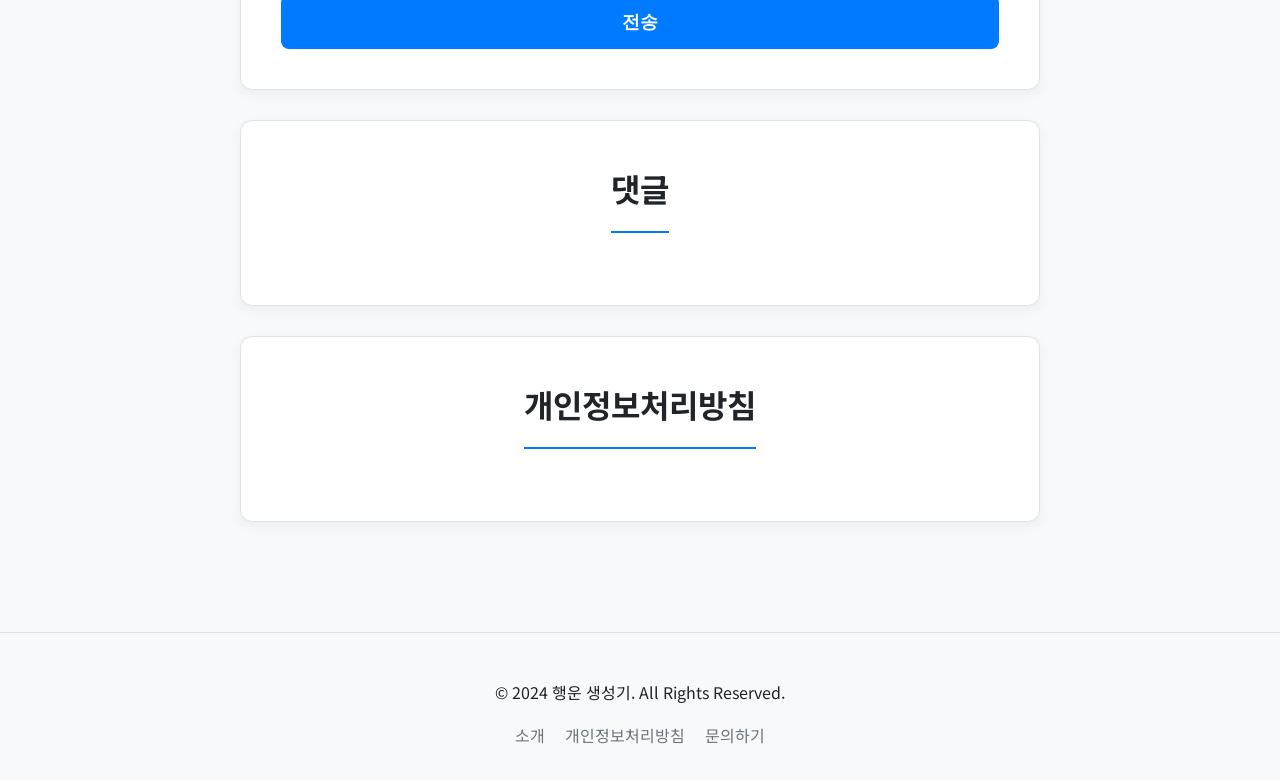
==== commit da7ce365: "Feat: Restructure layout and add toggle for privacy policy" ====
--- a/index.html
+++ b/index.html
@@ -29,6 +29,15 @@
 
     <main>
         <div class="content-wrapper">
+            <section id="about-us" class="card">
+                <div class="section-title-wrapper">
+                    <h2>소개</h2>
+                </div>
+                <p>
+                    저희 로또 번호 생성기는 사용자에게 쉽고 빠른 행운 번호 조합을 제공하기 위해 만들어졌습니다. 복잡한 과정 없이, 단 한 번의 클릭으로 6개의 숫자를 무작위로 생성하여 보여줍니다. 저희는 사용자의 즐거움을 최우선으로 생각하며, 깨끗하고 직관적인 인터페이스를 제공하기 위해 노력하고 있습니다.
+                </p>
+            </section>
+
             <section id="lotto-generator" class="card lotto-generator">
                 <h1>로또 번호 생성기</h1>
                 <p>버튼을 눌러 행운의 번호를 받아보세요!<br>이 생성기는 무작위로 번호를 조합하여 제공합니다.</p>
@@ -37,15 +46,6 @@
                 <p class="info-text">
                     본 서비스는 단순한 재미를 위해 제작되었으며, 생성된 번호가 실제 당첨과 관련이 있다는 보장은 없습니다.<br>
                     복권은 건전하게, 소액으로 즐기시는 것을 권장합니다.
-                </p>
-            </section>
-
-            <section id="about-us" class="card">
-                <div class="section-title-wrapper">
-                    <h2>소개</h2>
-                </div>
-                <p>
-                    저희 로또 번호 생성기는 사용자에게 쉽고 빠른 행운 번호 조합을 제공하기 위해 만들어졌습니다. 복잡한 과정 없이, 단 한 번의 클릭으로 6개의 숫자를 무작위로 생성하여 보여줍니다. 저희는 사용자의 즐거움을 최우선으로 생각하며, 깨끗하고 직관적인 인터페이스를 제공하기 위해 노력하고 있습니다.
                 </p>
             </section>
 
@@ -69,15 +69,6 @@
                     <button type="submit" id="submit-btn">전송</button>
                 </form>
             </section>
-
-            <section id="privacy-policy" class="card">
-                <div class="section-title-wrapper">
-                    <h2>개인정보처리방침</h2>
-                </div>
-                <p>
-                    본 사이트는 사용자의 개인정보를 중요시하며, 정보통신망 이용촉진 및 정보보호에 관한 법률을 준수하고 있습니다. 문의하기 기능을 통해 수집된 이름, 이메일 주소는 오직 문의 응대를 위해서만 사용되며, 제3자에게 제공되지 않습니다. 그 외에 별도의 개인정보를 수집하거나 저장하지 않습니다.
-                </p>
-            </section>
             
             <section class="card">
               <div class="section-title-wrapper">
@@ -93,6 +84,19 @@
                   })();
               </script>
               <noscript>Please enable JavaScript to view the <a href="https://disqus.com/?ref_noscript">comments powered by Disqus.</a></noscript>
+            </section>
+
+            <section id="privacy-policy" class="card">
+                <details>
+                    <summary>
+                        <div class="section-title-wrapper">
+                            <h2>개인정보처리방침</h2>
+                        </div>
+                    </summary>
+                    <p>
+                        본 사이트는 사용자의 개인정보를 중요시하며, 정보통신망 이용촉진 및 정보보호에 관한 법률을 준수하고 있습니다. 문의하기 기능을 통해 수집된 이름, 이메일 주소는 오직 문의 응대를 위해서만 사용되며, 제3자에게 제공되지 않습니다. 그 외에 별도의 개인정보를 수집하거나 저장하지 않습니다.
+                    </p>
+                </details>
             </section>
         </div>
     </main>
--- a/style.css
+++ b/style.css
@@ -37,7 +37,7 @@
 
 /* 2. 헤더 및 네비게이션 */
 header {
-  background-color: transparent;
+  background-color: var(--card-bg-light);
   padding: 20px 0;
   border-bottom: 1px solid var(--border-color-light);
   position: sticky;
@@ -47,6 +47,7 @@
 }
 
 body.dark-mode header {
+  background-color: rgba(30, 30, 30, 0.8);
   border-bottom-color: var(--border-color-dark);
 }
 
@@ -100,10 +101,12 @@
   padding: 8px 12px;
   border-radius: 6px;
   cursor: pointer;
-  transition: background-color 0.2s;
+  transition: background-color 0.2s, color 0.2s;
+  color: var(--text-color-light);
 }
 body.dark-mode #theme-toggle {
   border-color: var(--border-color-dark);
+  color: var(--text-color-dark);
 }
 
 /* 3. 메인 콘텐츠 영역 */
@@ -132,13 +135,13 @@
 }
 
 h1, h2 {
-  text-align: center;
   margin-top: 0;
 }
 
 h1 {
   font-size: 2.8em;
   margin-bottom: 0.5em;
+  text-align: center;
 }
 
 h2 {
@@ -155,6 +158,24 @@
 
 .section-title-wrapper {
     text-align: center;
+}
+
+/* 개인정보처리방침 토글 */
+details summary {
+    cursor: pointer;
+    list-style: none; /* 기본 화살표 제거 */
+}
+
+details summary::-webkit-details-marker {
+    display: none; /* 크롬/사파리 화살표 제거 */
+}
+
+details > summary {
+    padding: 0;
+}
+
+details[open] > summary {
+    margin-bottom: 1rem;
 }
 
 /* 4. 로또 생성기 섹션 */
@@ -187,6 +208,7 @@
 
 body.dark-mode #generator-btn {
   background-color: var(--primary-color-dark);
+  color: #000;
 }
 
 body.dark-mode #generator-btn:hover {
@@ -199,6 +221,7 @@
   flex-wrap: wrap;
   margin-top: 2em;
   gap: 15px;
+  min-height: 70px;
 }
 
 .number-circle {
@@ -207,10 +230,30 @@
   border-radius: 50%;
   font-size: 1.6em;
   font-weight: 700;
+  color: #fff;
   display: flex;
   align-items: center;
   justify-content: center;
   box-shadow: 0 2px 4px rgba(0,0,0,0.1);
+}
+
+/* 번호 생성 애니메이션 */
+@keyframes bounce-in {
+  0% {
+    transform: scale(0.5);
+    opacity: 0;
+  }
+  60% {
+    transform: scale(1.1);
+    opacity: 1;
+  }
+  100% {
+    transform: scale(1);
+  }
+}
+
+.bounce-in {
+  animation: bounce-in 0.4s ease-out forwards;
 }
 
 .info-text {
@@ -281,6 +324,7 @@
 
 body.dark-mode #submit-btn {
     background-color: var(--primary-color-dark);
+    color: #000;
 }
 
 /* 6. 푸터 */
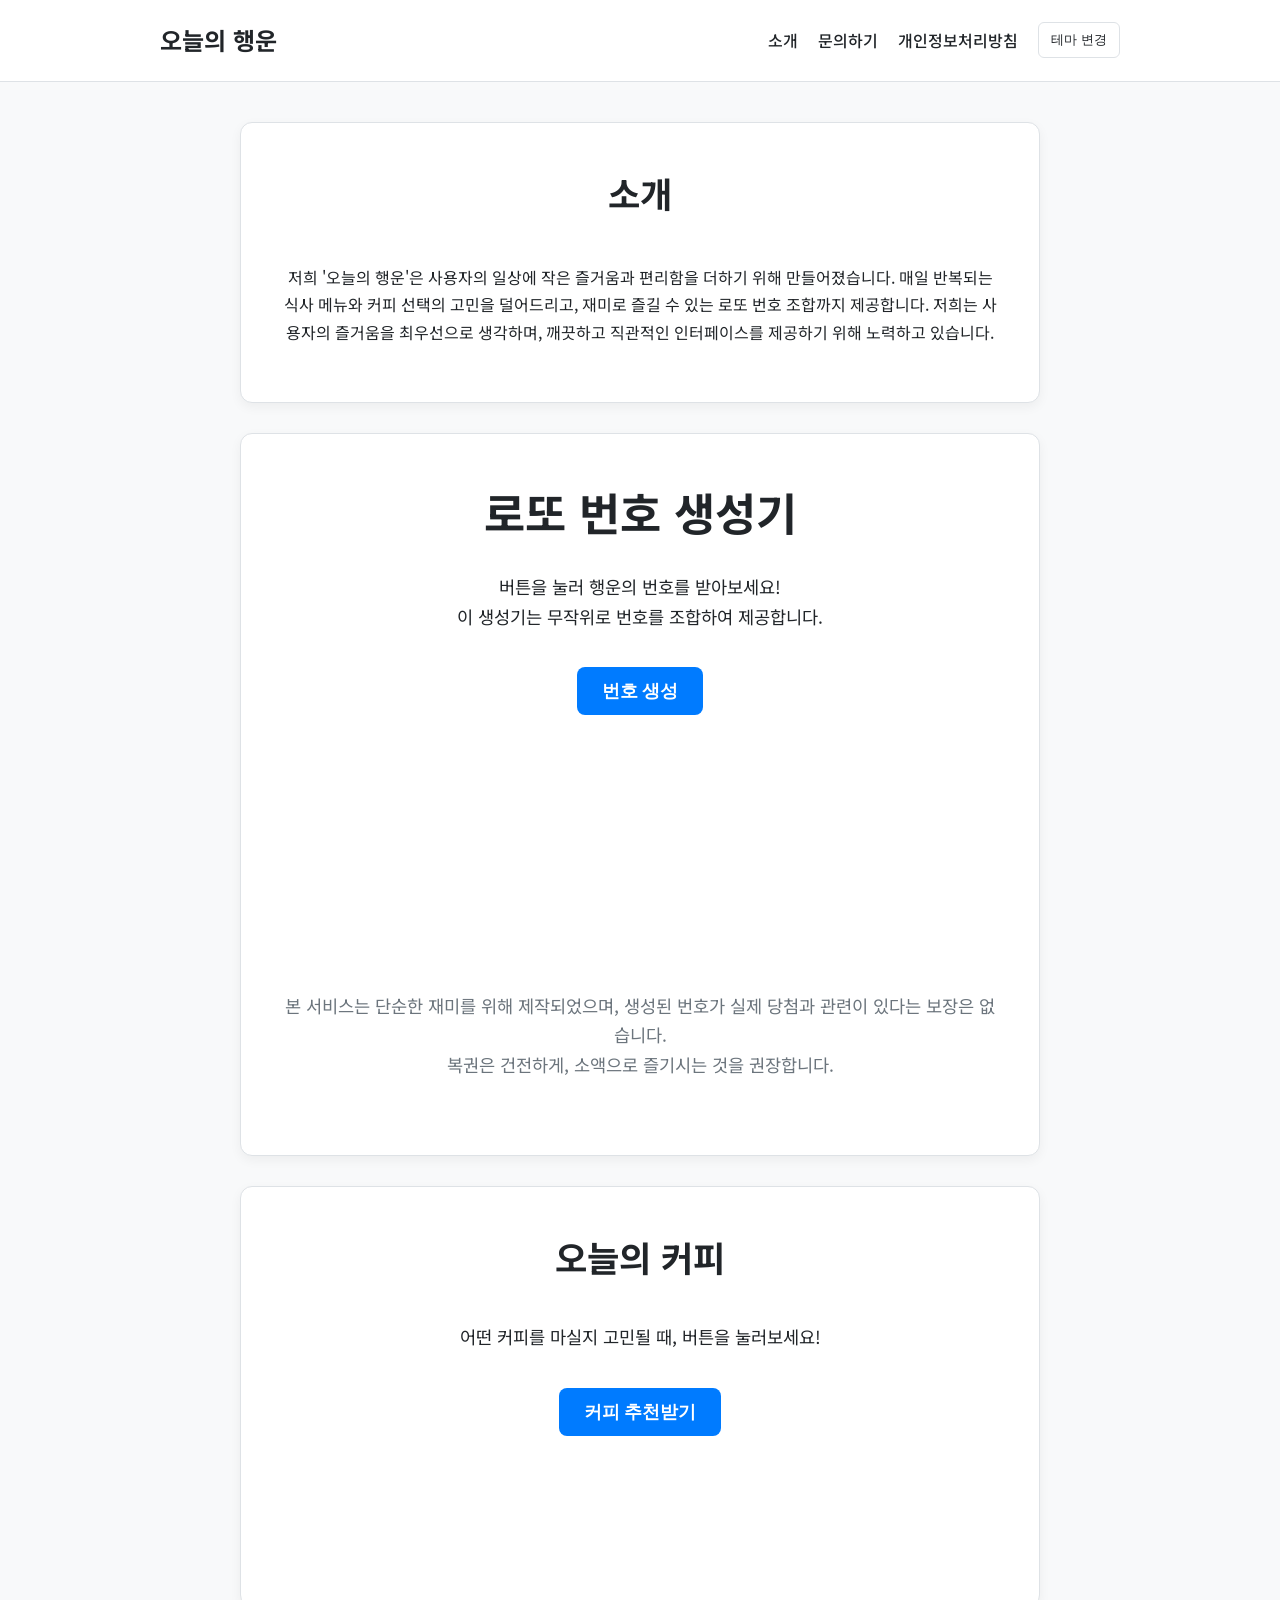
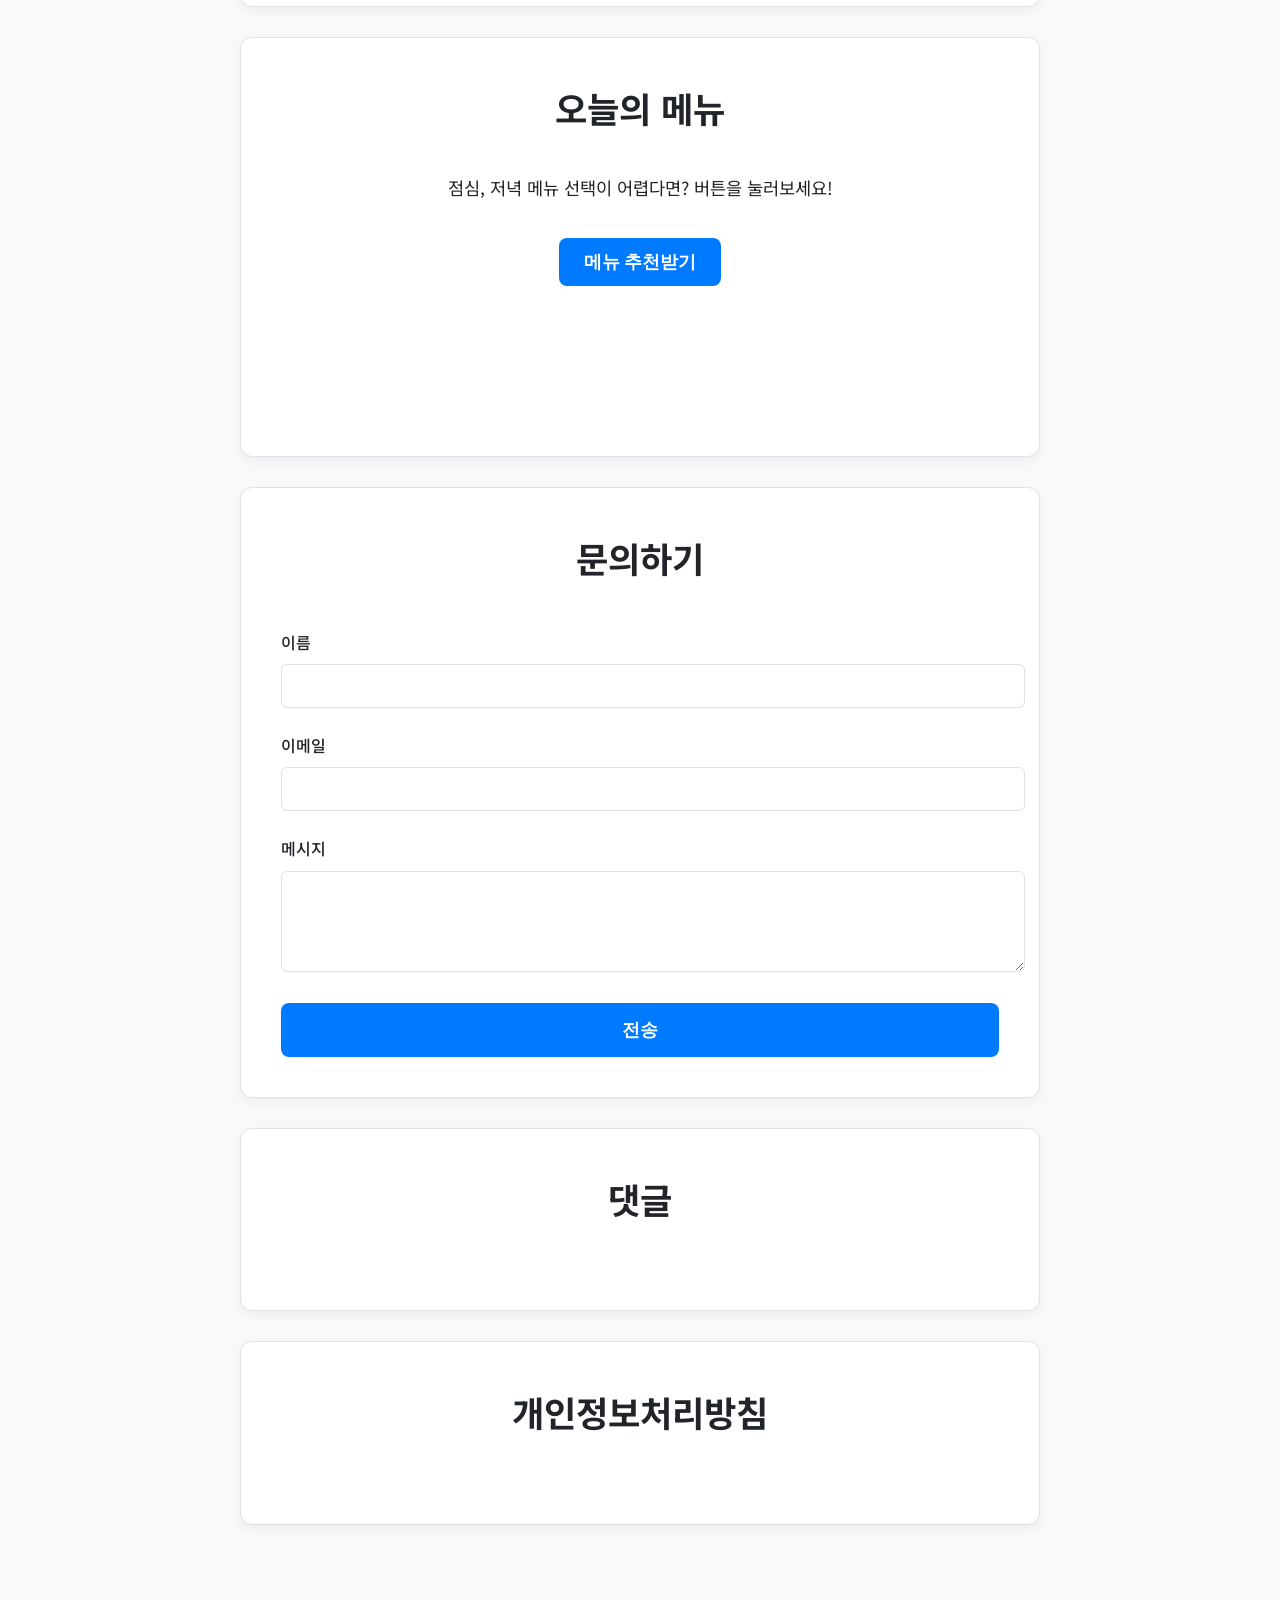
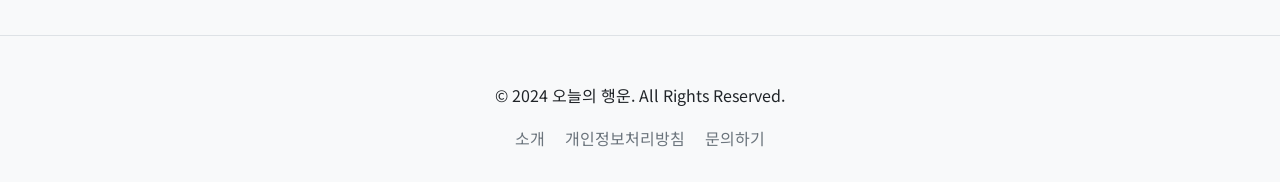
==== commit a55ab48c: "Feat: Add coffee and menu recommendation features and improve design" ====
--- a/index.html
+++ b/index.html
@@ -3,8 +3,8 @@
 <head>
     <meta charset="UTF-8" />
     <meta name="viewport" content="width=device-width, initial-scale=1.0" />
-    <title>로또 번호 생성기 - 행운의 번호를 받아보세요</title>
-    <meta name="description" content="버튼 하나로 간편하게 로또 행운 번호를 생성해 보세요. 과학적인 분석이나 통계 데이터 없이, 순수한 무작위 시스템으로 당신의 행운을 시험해 볼 수 있습니다.">
+    <title>오늘의 행운 - 메뉴 추천 및 로또 번호 생성기</title>
+    <meta name="description" content="오늘 뭐 먹을지, 뭐 마실지 고민되나요? 오늘의 행운이 커피와 메뉴를 추천해 드립니다. 보너스로 로또 행운 번호까지 받아보세요!">
     <link rel="preconnect" href="https://fonts.googleapis.com">
     <link rel="preconnect" href="https://fonts.gstatic.com" crossorigin>
     <link href="https://fonts.googleapis.com/css2?family=Noto+Sans+KR:wght@400;500;700&display=swap" rel="stylesheet">
@@ -15,7 +15,7 @@
 <body class="light-mode">
     <header>
         <div class="header-container">
-            <a href="/" class="logo">행운 생성기</a>
+            <a href="/" class="logo">오늘의 행운</a>
             <nav>
                 <ul>
                     <li><a href="#about-us">소개</a></li>
@@ -34,7 +34,7 @@
                     <h2>소개</h2>
                 </div>
                 <p>
-                    저희 로또 번호 생성기는 사용자에게 쉽고 빠른 행운 번호 조합을 제공하기 위해 만들어졌습니다. 복잡한 과정 없이, 단 한 번의 클릭으로 6개의 숫자를 무작위로 생성하여 보여줍니다. 저희는 사용자의 즐거움을 최우선으로 생각하며, 깨끗하고 직관적인 인터페이스를 제공하기 위해 노력하고 있습니다.
+                    저희 '오늘의 행운'은 사용자의 일상에 작은 즐거움과 편리함을 더하기 위해 만들어졌습니다. 매일 반복되는 식사 메뉴와 커피 선택의 고민을 덜어드리고, 재미로 즐길 수 있는 로또 번호 조합까지 제공합니다. 저희는 사용자의 즐거움을 최우선으로 생각하며, 깨끗하고 직관적인 인터페이스를 제공하기 위해 노력하고 있습니다.
                 </p>
             </section>
 
@@ -47,6 +47,20 @@
                     본 서비스는 단순한 재미를 위해 제작되었으며, 생성된 번호가 실제 당첨과 관련이 있다는 보장은 없습니다.<br>
                     복권은 건전하게, 소액으로 즐기시는 것을 권장합니다.
                 </p>
+            </section>
+
+            <section id="coffee-recommender" class="card recommendation-card">
+                <h2>오늘의 커피</h2>
+                <p>어떤 커피를 마실지 고민될 때, 버튼을 눌러보세요!</p>
+                <button id="coffee-btn">커피 추천받기</button>
+                <div id="coffee-result" class="recommendation-result"></div>
+            </section>
+
+            <section id="menu-recommender" class="card recommendation-card">
+                <h2>오늘의 메뉴</h2>
+                <p>점심, 저녁 메뉴 선택이 어렵다면? 버튼을 눌러보세요!</p>
+                <button id="menu-btn">메뉴 추천받기</button>
+                <div id="menu-result" class="recommendation-result"></div>
             </section>
 
             <section id="contact-form" class="card">
@@ -102,7 +116,7 @@
     </main>
     
     <footer>
-        <p>&copy; 2024 행운 생성기. All Rights Reserved.</p>
+        <p>&copy; 2024 오늘의 행운. All Rights Reserved.</p>
         <ul class="footer-links">
             <li><a href="#about-us">소개</a></li>
             <li><a href="#privacy-policy">개인정보처리방침</a></li>
--- a/style.css
+++ b/style.css
@@ -126,6 +126,7 @@
   margin-bottom: 30px;
   box-shadow: 0 4px 12px rgba(0,0,0,0.05);
   border: 1px solid var(--border-color-light);
+  text-align: center; /* 카드 안의 내용 가운데 정렬 */
 }
 
 body.dark-mode .card {
@@ -136,38 +137,32 @@
 
 h1, h2 {
   margin-top: 0;
+  margin-bottom: 0.5em;
 }
 
 h1 {
   font-size: 2.8em;
-  margin-bottom: 0.5em;
-  text-align: center;
 }
 
 h2 {
-  font-size: 2em;
-  margin-bottom: 1em;
-  border-bottom: 2px solid var(--primary-color-light);
-  padding-bottom: 0.5em;
+  font-size: 2.2em;
+  border-bottom: none;
   display: inline-block;
-}
-
-body.dark-mode h2 {
-  border-bottom-color: var(--primary-color-dark);
 }
 
 .section-title-wrapper {
     text-align: center;
+    margin-bottom: 1.5rem;
 }
 
 /* 개인정보처리방침 토글 */
 details summary {
     cursor: pointer;
-    list-style: none; /* 기본 화살표 제거 */
+    list-style: none; 
 }
 
 details summary::-webkit-details-marker {
-    display: none; /* 크롬/사파리 화살표 제거 */
+    display: none; 
 }
 
 details > summary {
@@ -178,21 +173,17 @@
     margin-bottom: 1rem;
 }
 
-/* 4. 로또 생성기 섹션 */
-.lotto-generator p {
-  text-align: center;
+/* 4. 기능별 카드 스타일 */
+.lotto-generator p, .recommendation-card p {
   font-size: 1.1em;
   margin-bottom: 2em;
 }
 
-#generator-btn {
-  display: block;
-  width: 100%;
-  max-width: 300px;
-  margin: 0 auto;
-  padding: 15px 20px;
-  font-size: 1.2em;
-  font-weight: 700;
+#generator-btn, #coffee-btn, #menu-btn {
+  display: inline-block;
+  padding: 12px 25px;
+  font-size: 1.1em;
+  font-weight: 600;
   border-radius: 8px;
   border: none;
   cursor: pointer;
@@ -201,34 +192,46 @@
   color: white;
 }
 
-#generator-btn:hover {
+#generator-btn:hover, #coffee-btn:hover, #menu-btn:hover {
   background-color: var(--primary-hover-light);
   transform: translateY(-2px);
 }
 
-body.dark-mode #generator-btn {
+body.dark-mode #generator-btn, 
+body.dark-mode #coffee-btn, 
+body.dark-mode #menu-btn {
   background-color: var(--primary-color-dark);
   color: #000;
 }
 
-body.dark-mode #generator-btn:hover {
+body.dark-mode #generator-btn:hover, 
+body.dark-mode #coffee-btn:hover, 
+body.dark-mode #menu-btn:hover {
   background-color: var(--primary-hover-dark);
 }
 
+/* 4.1 로또 번호 */
 #lotto-numbers {
   display: flex;
-  justify-content: center;
-  flex-wrap: wrap;
-  margin-top: 2em;
-  gap: 15px;
-  min-height: 70px;
+  flex-direction: column; 
+  align-items: center; 
+  margin-top: 2.5em;
+  gap: 20px; 
+  min-height: 200px;
+}
+
+.lotto-set {
+    display: flex;
+    justify-content: center;
+    gap: 10px; 
+    flex-wrap: wrap; 
 }
 
 .number-circle {
-  width: 60px;
-  height: 60px;
+  width: 50px; 
+  height: 50px;
   border-radius: 50%;
-  font-size: 1.6em;
+  font-size: 1.4em;
   font-weight: 700;
   color: #fff;
   display: flex;
@@ -237,24 +240,39 @@
   box-shadow: 0 2px 4px rgba(0,0,0,0.1);
 }
 
-/* 번호 생성 애니메이션 */
+/* 4.2 추천 결과 */
+.recommendation-result {
+    margin-top: 2.5em;
+    font-size: 2em;
+    font-weight: 700;
+    min-height: 50px;
+    color: var(--primary-color-light);
+}
+
+body.dark-mode .recommendation-result {
+    color: var(--primary-color-dark);
+}
+
+/* 애니메이션 */
 @keyframes bounce-in {
-  0% {
-    transform: scale(0.5);
-    opacity: 0;
-  }
-  60% {
-    transform: scale(1.1);
-    opacity: 1;
-  }
-  100% {
-    transform: scale(1);
-  }
+  0% { transform: scale(0.5); opacity: 0; }
+  60% { transform: scale(1.1); opacity: 1; }
+  100% { transform: scale(1); }
 }
 
 .bounce-in {
   animation: bounce-in 0.4s ease-out forwards;
 }
+
+@keyframes fade-in {
+  from { opacity: 0; transform: translateY(10px); }
+  to { opacity: 1; transform: translateY(0); }
+}
+
+.fade-in {
+    animation: fade-in 0.5s ease-out forwards;
+}
+
 
 .info-text {
   text-align: center;
@@ -268,6 +286,10 @@
 }
 
 /* 5. 폼 스타일 */
+#contact-form {
+    text-align: left;
+}
+
 .form-group {
   margin-bottom: 1.5em;
 }
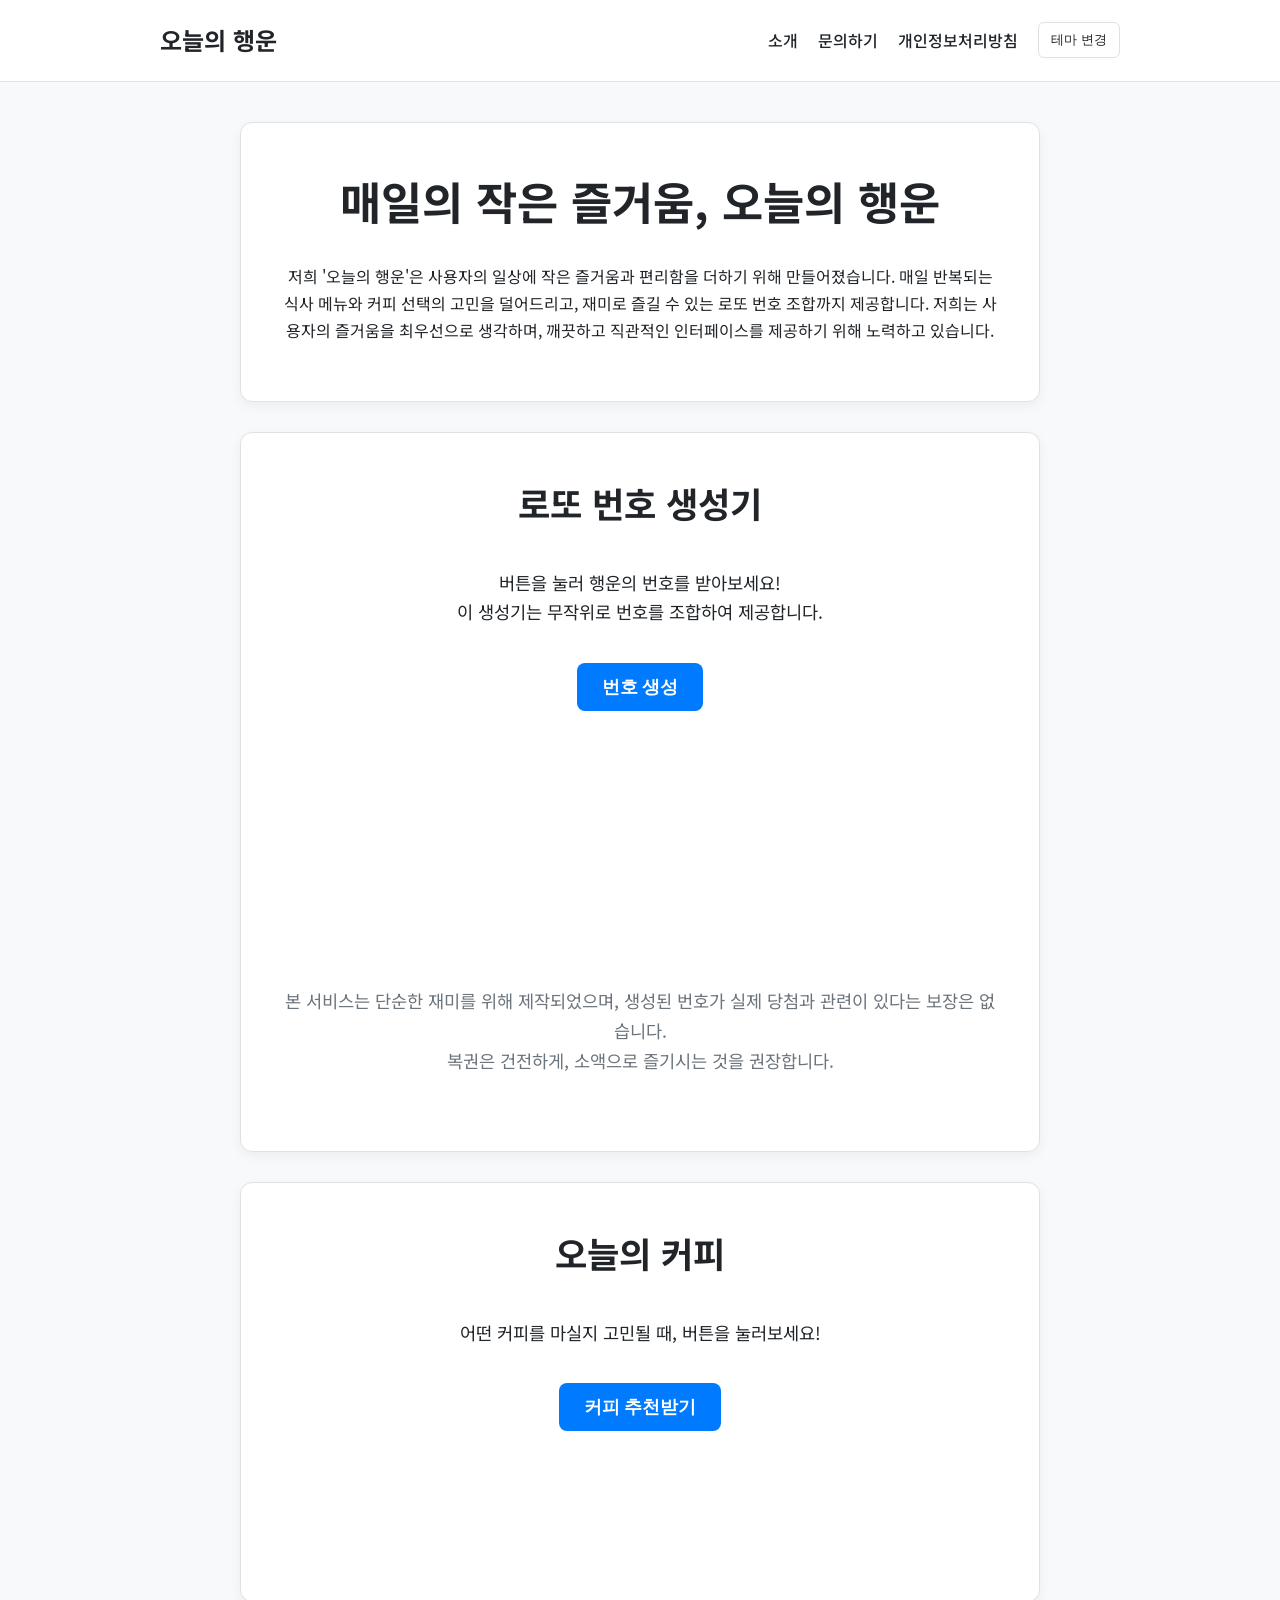
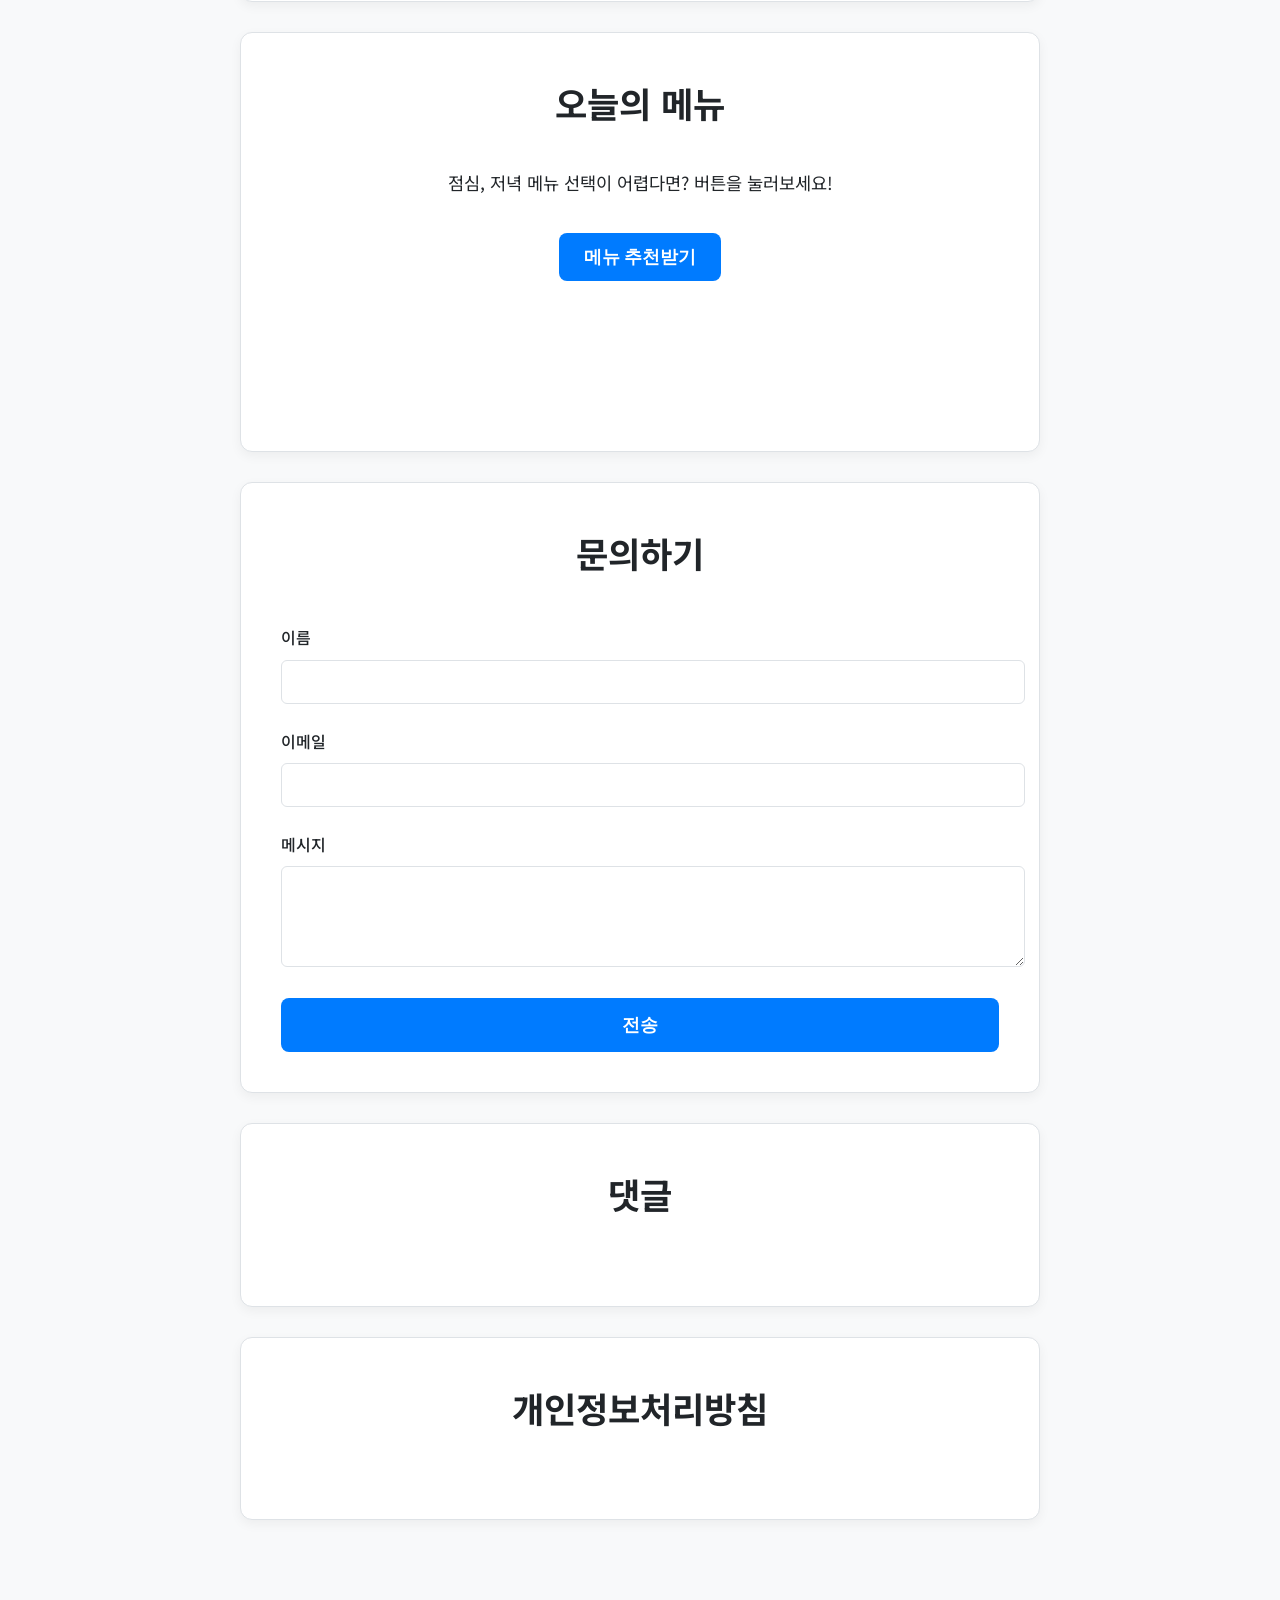
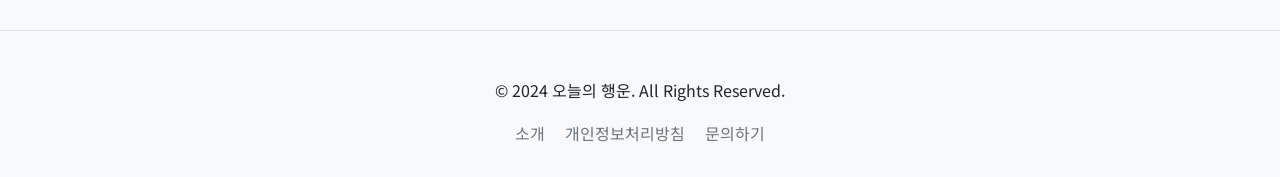
==== commit 08a3f702: "Refactor: Adjust heading tags for SEO and semantic structure" ====
--- a/index.html
+++ b/index.html
@@ -31,7 +31,7 @@
         <div class="content-wrapper">
             <section id="about-us" class="card">
                 <div class="section-title-wrapper">
-                    <h2>소개</h2>
+                    <h1>매일의 작은 즐거움, 오늘의 행운</h1>
                 </div>
                 <p>
                     저희 '오늘의 행운'은 사용자의 일상에 작은 즐거움과 편리함을 더하기 위해 만들어졌습니다. 매일 반복되는 식사 메뉴와 커피 선택의 고민을 덜어드리고, 재미로 즐길 수 있는 로또 번호 조합까지 제공합니다. 저희는 사용자의 즐거움을 최우선으로 생각하며, 깨끗하고 직관적인 인터페이스를 제공하기 위해 노력하고 있습니다.
@@ -39,7 +39,7 @@
             </section>
 
             <section id="lotto-generator" class="card lotto-generator">
-                <h1>로또 번호 생성기</h1>
+                <h2>로또 번호 생성기</h2>
                 <p>버튼을 눌러 행운의 번호를 받아보세요!<br>이 생성기는 무작위로 번호를 조합하여 제공합니다.</p>
                 <button id="generator-btn">번호 생성</button>
                 <div id="lotto-numbers"></div>
